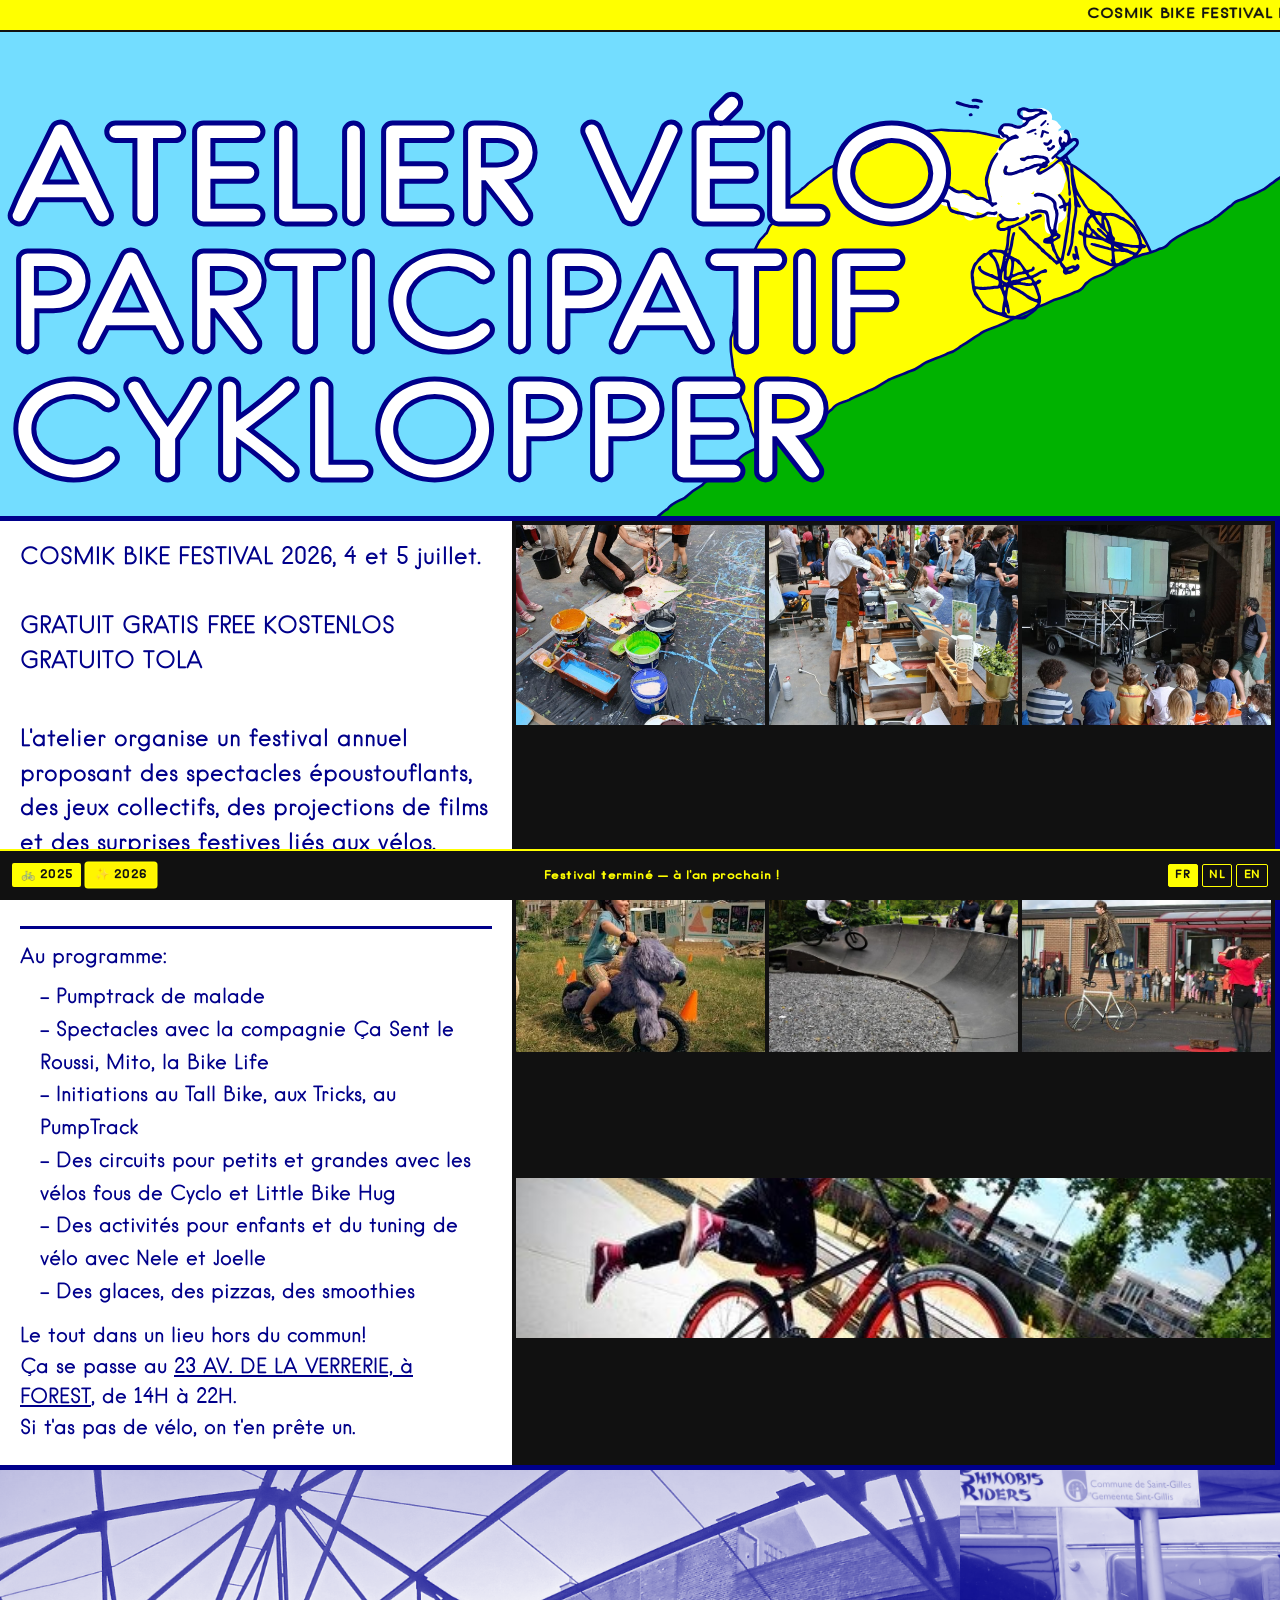
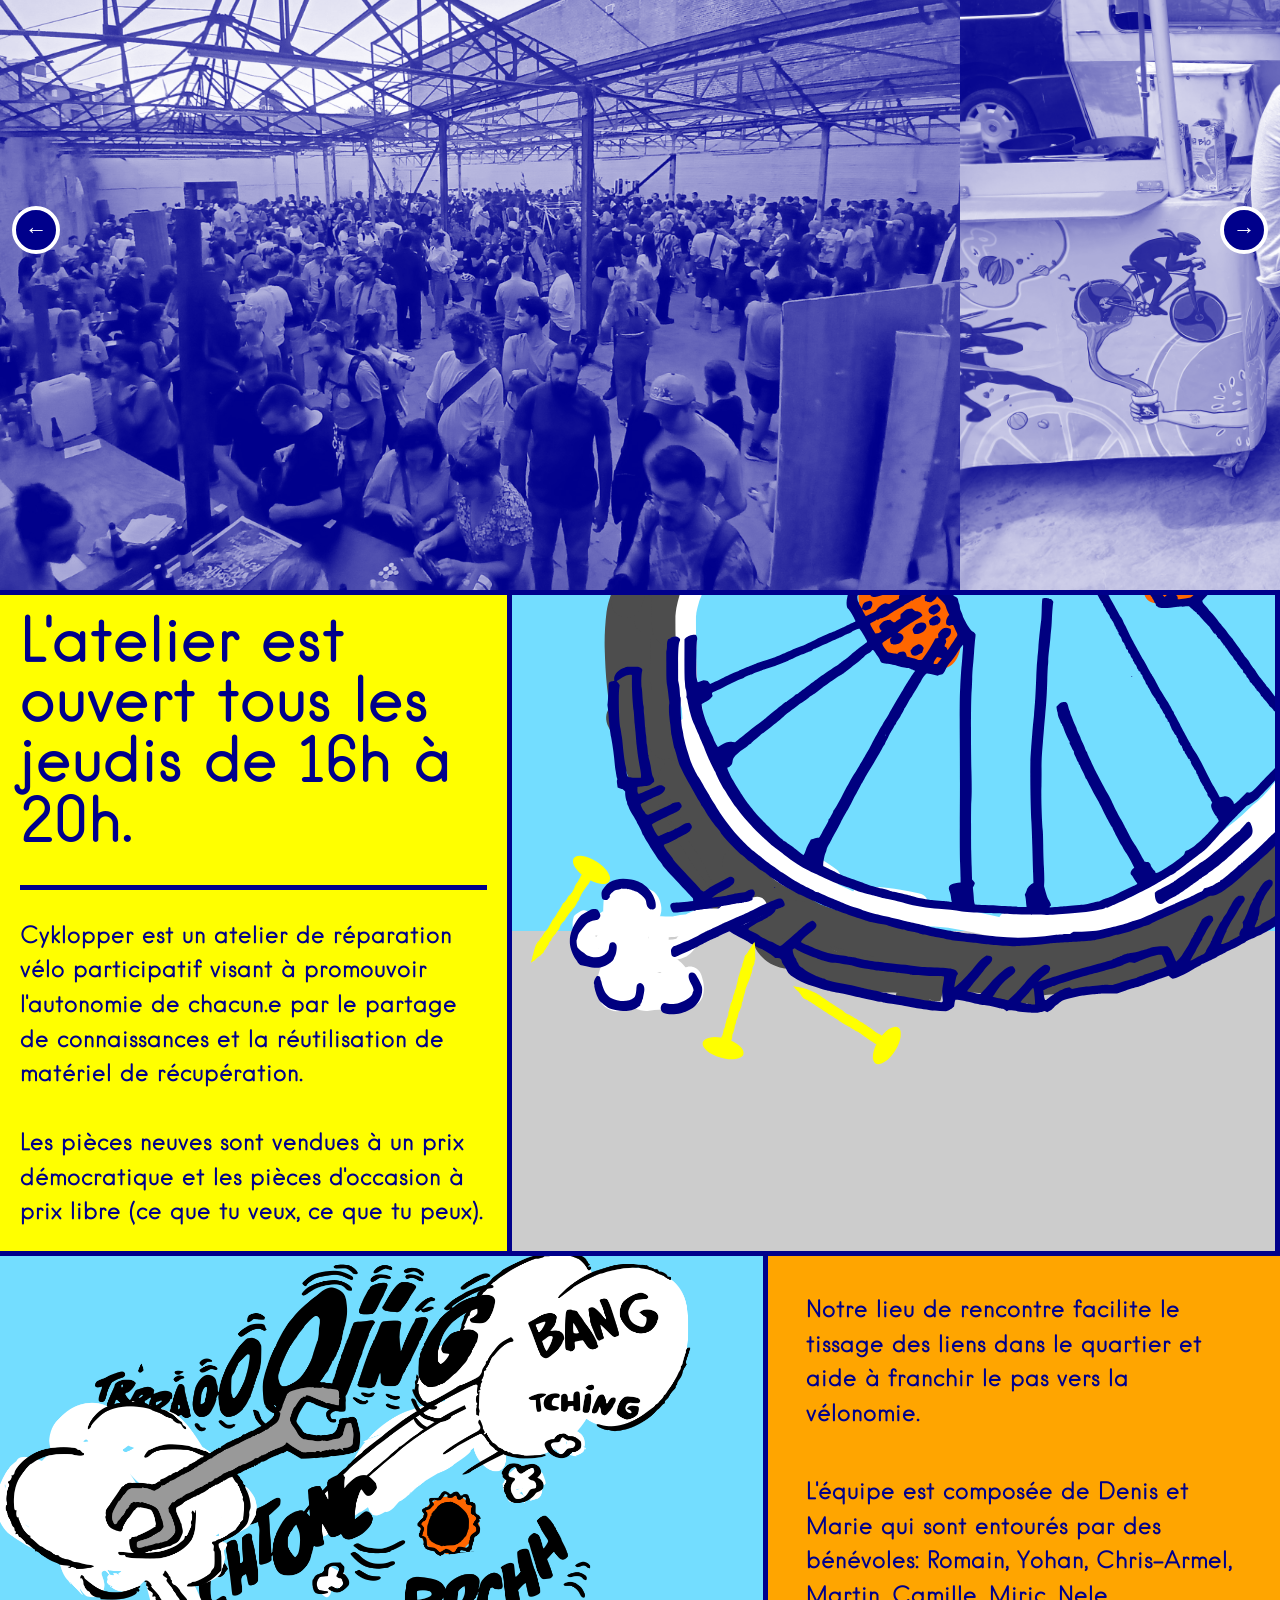
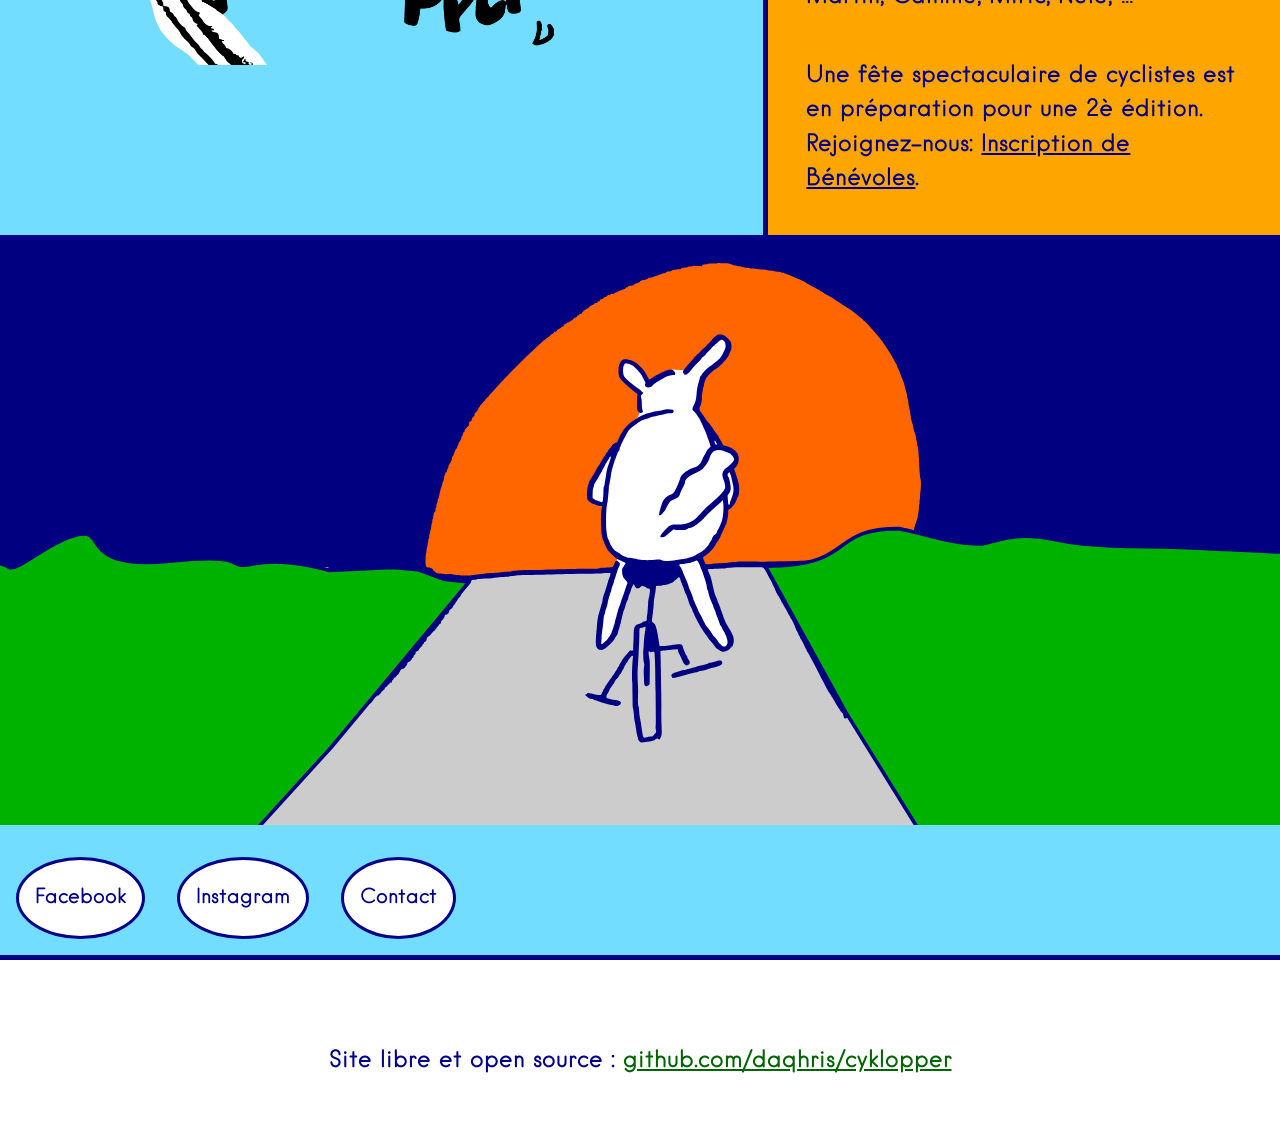
==== index.html @ 10920446 "Photo mosaic, lang bug, content and section update 1. Photo mosaic replacing presentation.svg  The <" ====
<!DOCTYPE html>
<html lang="fr">
<head>
	<meta charset="UTF-8">
	<title>Cyklopper | Atelier vélo participatif Bruxelles</title>
	<meta name="viewport" content="width=device-width, initial-scale=1">
	<meta name="description" content="Cyklopper — atelier participatif de réparation vélo situé à Forest, Bruxelles. Ouvert tous les jeudis de 16h à 20h. 2ème édition du Cosmik Bike Festival: 4 et 5 Juillet 2026.">
	<meta content="Cyklopper, Zonneklopper, Atelier vélo participatif, Cosmik Bike Festival, Forest, Bruxelles" name="keywords">
	<meta content="Cyklopper: un atelier vélo participatif au Sud de Bruxelles" property="og:title">
	<meta content="fr_BE" property="og:locale">
	<meta content="website" property="og:type">
	<meta content="https://cyklopper.be" property="og:url">
	<meta content="Cyklopper est un atelier de réparation vélo participatif visant à promouvoir l'autonomie de chacun.e par le partage de connaissances et la réutilisation de matériel de récupération." property="og:description">
	<meta content="/images-bd/presentation.svg" property="og:image">
	<meta name="theme-color" content="#FFFF00"/>
	<link rel="icon" type="image/x-icon" href="static/images/logo.jpg">
	<link rel="stylesheet" href="static/css/main.css">
	<style>
		/* ── Push body away from fixed bars ── */
		body {
			padding-top: 2rem;      /* ticker height */
			padding-bottom: 3.6rem; /* bottom bar height */
		}

		/* ═══════════════════════════════════════════
		   TOP TICKER
		═══════════════════════════════════════════ */
		.ticker-top {
			position: fixed;
			top: 0;
			left: 0;
			width: 100%;
			z-index: 200;
			background: #FFFF00;
			color: #111;
			font-family: inherit;
			font-size: 0.85rem;
			font-weight: 700;
			letter-spacing: 0.05em;
			border-bottom: 2px solid #111;
			overflow: hidden;
			height: 2rem;
			display: flex;
			align-items: center;
		}
		.ticker-top marquee { width: 100%; }

		/* ═══════════════════════════════════════════
		   BOTTOM BAR
		   Layout: [festival pills] [countdown] [lang]
		   On narrow screens the countdown shrinks to
		   just the number; on very small screens the
		   bar wraps to two lines gracefully.
		═══════════════════════════════════════════ */
		.bottom-bar {
			position: fixed;
			bottom: 0;
			left: 0;
			width: 100%;
			z-index: 200;
			background: #111;
			color: #FFFF00;
			display: flex;
			align-items: center;
			justify-content: space-between;
			padding: 0 0.75rem;
			min-height: 3.2rem;
			border-top: 2px solid #FFFF00;
			gap: 0.4rem;
			box-sizing: border-box;
			/* Safety: never overflow the viewport */
			overflow: hidden;
		}

		/* Festival edition pills */
		.bottom-bar__festivals {
			display: flex;
			gap: 0.3rem;
			flex-shrink: 0;
		}

		/* Shared pill style */
		.bottom-bar a.pill,
		.bottom-bar button.pill {
			display: inline-flex;
			align-items: center;
			gap: 0.25em;
			background: #FFFF00;
			color: #111;
			border: none;
			border-radius: 2px;
			padding: 0.25rem 0.55rem;
			font-size: 0.72rem;
			font-weight: 800;
			letter-spacing: 0.04em;
			text-decoration: none;
			cursor: pointer;
			white-space: nowrap;
			line-height: 1.4;
			transition: background 0.15s, color 0.15s;
			font-family: inherit;
		}
		.bottom-bar a.pill:hover,
		.bottom-bar button.pill:hover {
			background: #fff;
			color: #111;
		}
		.bottom-bar a.pill.upcoming {
			background: #fff500;
			box-shadow: 0 0 0 1.5px #FFFF00;
		}

		/* Countdown — middle, grows to fill available space */
		.bottom-bar__countdown {
			flex: 1 1 0;
			min-width: 0; /* allow shrinking */
			text-align: center;
			font-size: 0.72rem;
			font-weight: 700;
			letter-spacing: 0.04em;
			color: #FFFF00;
			white-space: nowrap;
			overflow: hidden;
			text-overflow: ellipsis;
			line-height: 1.3;
		}
		#countdown-display {
			font-variant-numeric: tabular-nums;
			font-size: 0.9rem;
		}

		/* Language buttons */
		.bottom-bar__lang {
			display: flex;
			gap: 0.25rem;
			flex-shrink: 0;
		}
		.bottom-bar__lang button.pill {
			background: transparent;
			color: #FFFF00;
			border: 1.5px solid #FFFF00;
			font-size: 0.68rem;
			padding: 0.2rem 0.4rem;
		}
		.bottom-bar__lang button.pill.active,
		.bottom-bar__lang button.pill:hover {
			background: #FFFF00;
			color: #111;
		}

		/* ── On very narrow screens (≤ 420px) hide the countdown label,
		      keep just the timer digits. Also tighten pill padding. ── */
		@media screen and (max-width: 420px) {
			.countdown-label-text { display: none; }
			#countdown-display { font-size: 0.8rem; }
			.bottom-bar a.pill,
			.bottom-bar button.pill {
				padding: 0.2rem 0.4rem;
				font-size: 0.65rem;
			}
		}

		/* ── On truly tiny screens (≤ 340px) wrap to two rows ── */
		@media screen and (max-width: 340px) {
			.bottom-bar {
				flex-wrap: wrap;
				min-height: auto;
				padding: 0.35rem 0.5rem;
				gap: 0.25rem;
			}
			.bottom-bar__countdown {
				order: 3;
				width: 100%;
				text-align: center;
				padding-bottom: 0.2rem;
			}
			body { padding-bottom: 5rem; }
		}

		/* ═══════════════════════════════════════════
		   i18n: hide non-active language strings
		═══════════════════════════════════════════ */
		[data-lang] { display: none; }
		[data-lang].lang-active { display: inline; }
		/* ── Fix i18n for block-level data-lang (div) ── */
		div[data-lang] { display: none; }
		div[data-lang].lang-active { display: block; }

		/* ── Spectacle photo mosaic ── */
		.spectacle-mosaic {
			display: grid;
			grid-template-columns: repeat(3, 1fr);
			grid-template-rows: auto;
			gap: 4px;
			background: #111;
			padding: 4px;
		}
		.spectacle-mosaic img {
			width: 100%;
			height: 200px;
			object-fit: cover;
			display: block;
			transition: filter 0.2s, transform 0.2s;
		}
		/* Make the 7th image span full width for a balanced grid */
		.spectacle-mosaic img:nth-child(7) {
			grid-column: 1 / -1;
			height: 160px;
		}
		.spectacle-mosaic img:hover {
			filter: brightness(1.1);
			transform: scale(1.01);
			z-index: 1;
			position: relative;
		}
		@media screen and (max-width: 992px) {
			.spectacle-mosaic {
				grid-template-columns: repeat(2, 1fr);
			}
			.spectacle-mosaic img:nth-child(7) {
				grid-column: 1 / -1;
			}
		}
		@media screen and (max-width: 600px) {
			.spectacle-mosaic {
				grid-template-columns: repeat(2, 1fr);
			}
			.spectacle-mosaic img { height: 130px; }
			.spectacle-mosaic img:nth-child(7) { height: 100px; }
		}

		/* ── Programme block ── */
		.programme-block {
			font-size: clamp(0.9rem, 1.6vw, 1.3rem);
			line-height: 1.5em;
			margin-top: 1em;
			border-top: 3px solid darkblue;
			padding-top: 0.7em;
		}
		.programme-block ul {
			margin: 0.4em 0 0.6em 1em;
			list-style: none;
			padding: 0;
		}
		.programme-block ul li {
			line-height: 1.6em;
		}
	</style>
</head>
<body>

	<!-- ── TOP: scrolling ticker ── -->
	<div class="ticker-top" role="marquee" aria-label="Annonce festival">
		<marquee behavior="" direction="" scrollamount="8" aria-hidden="true">
			<span data-lang="fr" class="lang-active">COSMIK BIKE FESTIVAL MONDIAL DU VÉLO DE FOREST &nbsp;·&nbsp; 04 et 05 juillet 2026 &nbsp;·&nbsp; 2<sup>è</sup> édition à Zonneklopper &nbsp;·&nbsp; 23 avenue de la Verrerie, Forest, Bruxelles &nbsp;·&nbsp;</span>
			<span data-lang="nl">COSMIK BIKE FESTIVAL WERELDFIETSFEEST VAN FOREST &nbsp;·&nbsp; 4 en 5 juli 2026 &nbsp;·&nbsp; 2<sup>e</sup> editie in Zonneklopper &nbsp;·&nbsp; Glazeniersstraat 23, Vorst, Brussel &nbsp;·&nbsp;</span>
			<span data-lang="en">COSMIK BIKE FESTIVAL WORLD CYCLING FESTIVAL OF FOREST &nbsp;·&nbsp; July 4–5, 2026 &nbsp;·&nbsp; 2<sup>nd</sup> edition at Zonneklopper &nbsp;·&nbsp; 23 avenue de la Verrerie, Forest, Brussels &nbsp;·&nbsp;</span>
		</marquee>
	</div>

	<main>
		<section id="part-top">
			<h1>
				<span data-lang="fr" class="lang-active">Atelier vélo participatif Cyklopper</span>
				<span data-lang="nl">Participatieve fietswerkplaats Cyklopper</span>
				<span data-lang="en">Cyklopper Participatory Bike Workshop</span>
			</h1>
		</section>

		<section id="part1">
			<div class="content">
				<p>
					<span data-lang="fr" class="lang-active">COSMIK BIKE FESTIVAL 2026, 4 et 5 juillet. <br><br>
						GRATUIT GRATIS FREE KOSTENLOS GRATUITO TOLA</span>
					<span data-lang="nl">COSMIK BIKE FESTIVAL 2026, 4 en 5 juli. <br><br>
						GRATUIT GRATIS FREE KOSTENLOS GRATUITO TOLA</span>
					<span data-lang="en">COSMIK BIKE FESTIVAL 2026, 4 and 5 July. <br><br>
						GRATUIT GRATIS FREE KOSTENLOS GRATUITO TOLA</span>
				</p><br>
				<p>
					<span data-lang="fr" class="lang-active">L'atelier organise un festival annuel proposant des spectacles époustouflants, des jeux collectifs, des projections de films et des surprises festives liés aux vélos.</span>
					<span data-lang="nl">De werkplaats organiseert een jaarlijks festival met adembenemende voorstellingen, collectieve spelen, filmvertoningen en feestelijke verrassingen rond fietsen.</span>
					<span data-lang="en">The workshop organises an annual festival featuring breathtaking performances, collective games, film screenings and festive surprises around bicycles.</span>
				</p>
				<br>
				<!-- Au programme — moved here from below the gallery; div instead of span to allow block children (ul) -->
				<div data-lang="fr" class="lang-active programme-block">
					Au programme:
					<ul>
					<li>- Pumptrack de malade</li>
					<li>- Spectacles avec la compagnie Ça Sent le Roussi, Mito, la Bike Life</li>
					<li>- Initiations au Tall Bike, aux Tricks, au PumpTrack</li>
					<li>- Des circuits pour petits et grandes avec les vélos fous de Cyclo et Little Bike Hug</li>
					<li>- Des activités pour enfants et du tuning de vélo avec Nele et Joelle</li>
					<li>- Des glaces, des pizzas, des smoothies</li>
					</ul>
					Le tout dans un lieu hors du commun!<br>
					Ça se passe au <a href="https://maps.app.goo.gl/roxssnGmBLdxTFWe8" target="_blank">23 AV. DE LA VERRERIE, à FOREST</a>, de 14H à 22H.<br>
					Si t'as pas de vélo, on t'en prête un.
				</div>
				<div data-lang="nl" class="programme-block">
					Op het programma:
					<ul>
					<li>- Een waanzinnige pumptrack</li>
					<li>- Voorstellingen met het gezelschap Ça Sent le Roussi, Mito en Bike Life</li>
					<li>- Introductielessen in Tall Bike, tricks en de pumptrack</li>
					<li>- Circuits voor jong en oud met de gekke fietsen van Cyclo en Little Bike Hug</li>
					<li>- Activiteiten voor kinderen en fietstuning met Nele en Joelle</li>
					<li>- IJsjes, pizza's, smoothies</li>
					</ul>
					Dit alles op een bijzondere locatie!<br>
					Het vindt plaats op <a href="https://maps.app.goo.gl/roxssnGmBLdxTFWe8" target="_blank">GLASBLAZERIJLAAN 23, in VORST</a>, van 14.00 tot 22.00 uur.<br>
					Als je geen fiets hebt, lenen we je er een.
				</div>
				<div data-lang="en" class="programme-block">
					On the programme:
					<ul>
					<li>- An amazing pump track</li>
					<li>- Performances by the Ça Sent le Roussi, Mito and Bike Life troupes</li>
					<li>- Introductory sessions on tall bikes, tricks and the pump track</li>
					<li>- Circuits for young and old with the crazy bikes from Cyclo and Little Bike Hug</li>
					<li>- Activities for children and bike tuning with Nele and Joelle</li>
					<li>- Ice creams, pizzas, smoothies</li>
					</ul>
					All this at a special venue!<br>
					It's taking place at <a href="https://maps.app.goo.gl/roxssnGmBLdxTFWe8" target="_blank">23 Avenue de la Verrerie, in Forest</a>, from 2.00 pm to 10.00 pm.<br>
					If you don't have a bike, we'll lend you one.
				</div>
			</div>
			<div class="image spectacle-mosaic">
				<img src="images/5891058533283860031.jpg" alt="Spectacle vélo 1" />
				<img src="images/5891058533283860032.jpg" alt="Spectacle vélo 2" />
				<img src="images/5891058533283860033.jpg" alt="Spectacle vélo 3" />
				<img src="images/5891058533283860035.jpg" alt="Spectacle vélo 4" />
				<img src="images/51058533283860039.jpg" alt="Spectacle vélo 5" />
				<img src="images/5291058533283860040.jpg" alt="Spectacle vélo 6" />
				<img src="images/1%201058533283860037.jpg" alt="Spectacle vélo 7" />
			</div>
		</section>

		<section id="galery">
			<div class="gallery-wrapper">
				<button class="gallery-btn gallery-btn--left" aria-label="Défiler à gauche" onclick="scrollGallery(-1)">&#8592;</button>
				<div class="slide" id="gallery-slide">
					<img src="cosmik-2025/photos/20250530_212429.jpg" alt="">
					<img src="cosmik-2025/photos/20250531_142231.jpg" alt="">
					<img src="cosmik-2025/photos/20250531_145113.jpg" alt="">
					<img src="cosmik-2025/photos/20250531_151805.jpg" alt="">
					<img src="cosmik-2025/photos/20250531_155640.jpg" alt="">
					<img src="cosmik-2025/photos/20250531_174802.jpg" alt="">
					<img src="cosmik-2025/photos/20250531_180642.jpg" alt="">
					<img src="cosmik-2025/photos/20250601_160313.jpg" alt="">
					<img src="cosmik-2025/photos/20250601_160607.jpg" alt="">
					<img src="cosmik-2025/photos/20250601_164053.jpg" alt="">
					<img src="cosmik-2025/photos/20250601_164923.jpg" alt="">
					<img src="cosmik-2025/photos/20250601_170500.jpg" alt="">
					<img src="cosmik-2025/photos/20250601_171122.jpg" alt="">
					<img src="cosmik-2025/photos/20250601_171421.jpg" alt="">
					<img src="cosmik-2025/photos/20250601_175249.jpg" alt="">
					<img src="cosmik-2025/photos/20250601_175407.jpg" alt="">
					<img src="cosmik-2025/photos/PXL_20250601_150651703.jpg" alt="">
				</div>
				<button class="gallery-btn gallery-btn--right" aria-label="Défiler à droite" onclick="scrollGallery(1)">&#8594;</button>
			</div>
		</section>

		<section id="part2">
			<div class="content">
				<h2>
					<span data-lang="fr" class="lang-active">L'atelier est ouvert tous les jeudis de 16h à 20h.</span>
					<span data-lang="nl">De werkplaats is elke donderdag open van 16u tot 20u.</span>
					<span data-lang="en">The workshop is open every Thursday from 4 to 8 pm.</span>
				</h2>
				<p>
					<span data-lang="fr" class="lang-active">Cyklopper est un atelier de réparation vélo participatif visant à promouvoir l'autonomie de chacun.e par le partage de connaissances et la réutilisation de matériel de récupération. <br><br>
						Les pièces neuves sont vendues à un prix démocratique et les pièces d'occasion à prix libre (ce que tu veux, ce que tu peux).</span>
					<span data-lang="nl">Cyklopper is een participatieve fietsherstelwerkplaats die de autonomie van iedereen bevordert door kennisdeling en hergebruik van recuperatiemateriaal. <br><br>
						Nieuwe onderdelen worden verkocht aan een democratische prijs en tweedehands onderdelen aan een vrije prijs (wat je wil, wat je kan).</span>
					<span data-lang="en">Cyklopper is a participatory bike repair workshop promoting self-reliance through knowledge sharing and the reuse of recovered materials. <br><br>
						New parts are sold at accessible prices and second-hand parts at a free price (whatever you want, whatever you can).</span>
				</p>
			</div>
			<div class="image">
				<img src="images-bd/pneu.svg" alt="Illustration pneu vélo" />
			</div>
		</section>

		<section id="part3">
			<div class="image"><img src="images-bd/reparation.png" alt="Illustration réparation vélo" /></div>
			<div class="content">
				<p>
					<span data-lang="fr" class="lang-active">Notre lieu de rencontre facilite le tissage des liens dans le quartier et aide à franchir le pas vers la vélonomie.</span>
					<span data-lang="nl">Onze ontmoetingsplaats vergemakkelijkt het leggen van buurtbanden en helpt de stap te zetten naar fietsautonomie.</span>
					<span data-lang="en">Our meeting place fosters neighbourhood connections and helps people take the step towards cycling autonomy.</span>
				</p><br>
				<p>
					<span data-lang="fr" class="lang-active">L'équipe est composée de Denis et Marie qui sont entourés par des bénévoles: Romain, Yohan, Chris-Armel, Martin, Camille, Miric, Nele, …</span>
					<span data-lang="nl">Het team bestaat uit Denis en Marie, omringd door vrijwilligers: Romain, Yohan, Chris-Armel, Martin, Camille, Miric, Nele, …</span>
					<span data-lang="en">The team is made up of Denis and Marie, surrounded by volunteers: Romain, Yohan, Chris-Armel, Martin, Camille, Miric, Nele, …</span>
				</p><br>
				<p>
					<span data-lang="fr" class="lang-active">Une fête spectaculaire de cyclistes est en préparation pour une 2è édition. Rejoignez-nous: <a href="https://lite.framacalc.org/3nnifnwayr-aliy" target="_blank">Inscription de Bénévoles</a>.</span>
					<span data-lang="nl">Een spectaculair fietsfeest is in voorbereiding voor een 2e editie. Doe mee: <a href="https://lite.framacalc.org/3nnifnwayr-aliy" target="_blank">Vrijwilligersregistratie</a>.</span>
					<span data-lang="en">A spectacular cycling celebration is being prepared for a 2nd edition. Join us: <a href="https://lite.framacalc.org/3nnifnwayr-aliy" target="_blank">Volunteer registration</a>.</span>
				</p>
			</div>
		</section>

		<section id="part-end">
			<a href="https://www.facebook.com/atelierCyklopper/" class="bulle" target="_blank" rel="noopener">Facebook</a>
			<a href="https://www.instagram.com/cyklopper/?__d=1%2F" class="bulle" target="_blank" rel="noopener">Instagram</a>
			<a href="mailto:ateliercyklopper@protonmail.com" class="bulle">Contact</a>
		</section>

		<!-- Open source note -->
		<p class="opensource-note" id="opensource-note">
			<span data-lang="fr" class="lang-active">Site libre et open source : <a href="https://github.com/daqhris/cyklopper" target="_blank" rel="noopener">github.com/daqhris/cyklopper</a></span>
			<span data-lang="nl">Vrije open-source website: <a href="https://github.com/daqhris/cyklopper" target="_blank" rel="noopener">github.com/daqhris/cyklopper</a></span>
			<span data-lang="en">Free open-source site: <a href="https://github.com/daqhris/cyklopper" target="_blank" rel="noopener">github.com/daqhris/cyklopper</a></span>
		</p>
	</main>

	<!-- ── BOTTOM BAR ── -->
	<div class="bottom-bar" role="navigation" aria-label="Actions rapides">

		<!-- Left: edition links -->
		<div class="bottom-bar__festivals">
			<a href="cosmik-2025/" class="pill" aria-label="Cosmik 2025 — édition passée">🚲 2025</a>
			<a href="cosmik-2026/" class="pill upcoming" aria-label="Cosmik 2026 — prochaine édition">✨ 2026</a>
		</div>

		<!-- Middle: countdown -->
		<div class="bottom-bar__countdown" aria-live="polite" aria-atomic="true">
			<span class="countdown-label-text" id="countdown-label" aria-hidden="true">
				<span data-lang="fr" class="lang-active">Festival dans </span>
				<span data-lang="nl">Festival over </span>
				<span data-lang="en">Festival in </span>
			</span><span id="countdown-display">…</span>
		</div>

		<!-- Right: language switcher -->
		<div class="bottom-bar__lang" role="group" aria-label="Choisir la langue">
			<button class="pill active" id="lang-fr" onclick="setLang('fr')" aria-pressed="true" aria-label="Français">FR</button>
			<button class="pill" id="lang-nl" onclick="setLang('nl')" aria-pressed="false" aria-label="Nederlands">NL</button>
			<button class="pill" id="lang-en" onclick="setLang('en')" aria-pressed="false" aria-label="English">EN</button>
		</div>
	</div>

	<script>
		/* ── Gallery scroll ── */
		function scrollGallery(direction) {
			const slide = document.getElementById('gallery-slide');
			const scrollAmount = slide.clientWidth * 0.75;
			slide.scrollBy({ left: direction * scrollAmount, behavior: 'smooth' });
		}

		/* ── Language switch ── */
		function setLang(lang) {
			// Update html[lang] attribute for screen-readers and SEO
			document.documentElement.lang = lang;

			document.querySelectorAll('[data-lang]').forEach(el => {
				el.classList.toggle('lang-active', el.dataset.lang === lang);
			});
			['fr', 'nl', 'en'].forEach(l => {
				const btn = document.getElementById('lang-' + l);
				if (btn) {
					btn.classList.toggle('active', l === lang);
					btn.setAttribute('aria-pressed', l === lang);
				}
			});
			localStorage.setItem('cyklopper-lang', lang);
		}

		// Restore persisted language preference
		const savedLang = localStorage.getItem('cyklopper-lang');
		if (savedLang && ['fr', 'nl', 'en'].includes(savedLang)) setLang(savedLang);

		/* ── Countdown to Cosmik 2026 ──
		   Festival start: 4 July 2026 14:00 CEST = 12:00 UTC
		   Festival end:   5 July 2026 24:00 CEST = 22:00 UTC  */
		const FESTIVAL_START = new Date('2026-07-04T12:00:00Z');
		const FESTIVAL_END   = new Date('2026-07-05T22:00:00Z');

		const pad = n => String(n).padStart(2, '0');

		// Returns true when the viewport is considered narrow (≤ 420px)
		function isNarrow() { return window.innerWidth <= 420; }

		function updateCountdown() {
			const now  = new Date();
			const display = document.getElementById('countdown-display');
			const label   = document.getElementById('countdown-label');
			const lang    = localStorage.getItem('cyklopper-lang') || 'fr';

			// After festival
			if (now >= FESTIVAL_END) {
				display.textContent = '';
				const msgs = {
					fr: 'Festival terminé — à l\'an prochain !',
					nl: 'Festival voorbij — tot volgend jaar!',
					en: 'Festival over — see you next year!'
				};
				if (label) label.textContent = msgs[lang] || msgs.fr;
				return;
			}

			// During festival
			if (now >= FESTIVAL_START) {
				display.textContent = '';
				const msgs = {
					fr: '🎉 C\'EST MAINTENANT !',
					nl: '🎉 NU BEZIG!',
					en: '🎉 HAPPENING NOW!'
				};
				if (label) label.textContent = msgs[lang] || msgs.fr;
				return;
			}

			// Countdown
			const diff = FESTIVAL_START - now;
			const d = Math.floor(diff / 86400000);
			const h = Math.floor((diff % 86400000) / 3600000);
			const m = Math.floor((diff % 3600000) / 60000);
			const s = Math.floor((diff % 60000) / 1000);

			// Unit labels per language
			const unitLabels = {
				fr: { d: 'j', h: 'h', m: 'm', s: 's' },
				nl: { d: 'd', h: 'u', m: 'm', s: 's' },
				en: { d: 'd', h: 'h', m: 'm', s: 's' },
			};
			const L = unitLabels[lang] || unitLabels.fr;

			// On narrow screens, show only days+hours to save space
			if (isNarrow()) {
				display.textContent = `⏱️ ${d}${L.d} ${pad(h)}${L.h}`;
			} else {
				display.textContent = `⏱️ ${d}${L.d} ${pad(h)}${L.h} ${pad(m)}${L.m} ${pad(s)}${L.s}`;
			}

			// Keep the aria-label on the countdown region meaningful for screen-readers
			const countdown = document.querySelector('.bottom-bar__countdown');
			if (countdown) {
				const full = `${d}${L.d} ${pad(h)}${L.h} ${pad(m)}${L.m} ${pad(s)}${L.s}`;
				countdown.setAttribute('aria-label', `Festival dans ${full}`);
			}
		}

		updateCountdown();
		setInterval(updateCountdown, 1000);
	</script>
</body>
</html>
---- static/css/main.css ----
@import 'reset.css';

@font-face {
	font-family: 'hanken';
	src: url('../fonts/hanken/Hanken-Book.ttf');
	font-weight: normal;
	font-style: normal;
}

@font-face {
	font-family: 'hanken';
	src: url('../fonts/hanken/Hanken-light.ttf');
	font-weight: lighter;
	font-style: normal;
}

@font-face {
	font-family: 'hanken';
	src: url('../fonts/hanken/Hanken-Bold.ttf');
	font-weight: bold;
	font-style: normal;
}


:root {
	--nav-height: 40px;
	--cl-default: darkblue;
	--bg-default: #73ddff;
}


* { box-sizing: border-box; }

html {
	scroll-behavior: smooth;
}

body {
	font-size: 20px;
	line-height: 2.2em;
	font-family: 'hanken';
	color: var(--cl-default);
	width: 100%;
}

a {
	color: var(--cl-default);
}
a.logo {
	text-transform: uppercase;
	letter-spacing: .1em;
}

h1 {
	text-transform: uppercase;
	font-size: 10vw;
	line-height: 1em;
	margin-top: .5em;
	font-weight: bold;
	-webkit-text-stroke-color: darkblue;
	-webkit-text-fill-color: white;
	-webkit-text-stroke-width: 5px;
	color: white;
	padding: .5rem;
}

h2 {
	font-size: 3em;
	line-height: 1em;
	font-weight: normal;
	border-bottom: 5px solid darkblue;
	padding-bottom: .5em;
	margin-bottom: .5em;
}

.border-top {
	border-top: 5px solid darkblue;
	padding-top: .5em;
	margin-top: .5em;
}

/* nav is hidden on the homepage via inline style; kept here only for subpages that might use it */
nav {
	top: 0px;
	margin: 0px;
	padding: 0px;
	height: var(--nav-height);
	position: fixed;
	width: 100%;
	background: white;
	margin: -.5em;
	padding: .5em;
	background: linear-gradient(180deg, rgba(255,255,255,1) 0%, rgba(255,255,255,1) 68%, rgba(255,255,255,0) 100%);
}
nav,
nav ul {
	display: flex;
	flex-wrap: wrap;
}

nav ul li {
	margin: 0 2em;
	list-style: none;
}

main section {
	scroll-margin-top: calc(var(--nav-height) * 2);
	scroll-padding-block: 100vh;
	border-bottom: 5px solid var(--cl-default);
}

.content {
	width: 40%;
	padding: 1em;
}
.image {
	width: 60%;
	background: #ccc;
}
.image img {
	width: 100%;
	height: auto;
}

p {
	/* clamp: 1rem min → 1.8vw fluid → 1.5rem max; avoids the near-invisible 1.8vw on 320px screens */
	font-size: clamp(1rem, 1.8vw, 1.5rem);
	line-height: 1.5em;
}
p + p {
	text-indent: 1em;
}

section#part-top {
	padding-top: 1em;
	background: var(--bg-default);
	background-repeat: no-repeat;
	background-image: url('../images/fond.svg');
	background-size: 100%;
}
section#part-end {
	padding-top: 1em;
	background: var(--bg-default);
	height: 80vh;
	background-repeat: no-repeat;
	background-image: url('../images/end.svg');
	background-size: 100%;
}
section#part1,
section#part2,
section#part3 {
	display: flex;
	flex-wrap: wrap;
}
section#part1 .image,
section#part2 .image,
section#part3 .image {
	border-right: 5px solid darkblue;
}
section#part2 .content {
	background: yellow;
	border-right: 5px solid darkblue;
}
section#part3 {
	background: orange;
}
section#part3 .image {
	background: var(--bg-default);
}
section#part3 .content {
	background: orange;
	font-size: 2.4rem;
}

/* ── Gallery ── */
#galery .slide {
	display: flex;
	height: 80vh;
	overflow: scroll;
	background: var(--cl-default);
}

.gallery-wrapper {
	position: relative;
}

.gallery-btn {
	position: absolute;
	top: 50%;
	transform: translateY(-50%);
	z-index: 10;
	width: 3rem;
	height: 3rem;
	border-radius: 50%;
	border: 4px solid white;
	background: var(--cl-default);
	color: white;
	font-size: 1.4rem;
	line-height: 1;
	cursor: pointer;
	display: flex;
	align-items: center;
	justify-content: center;
	transition: background 0.15s, color 0.15s;
	padding: 0;
}

.gallery-btn:hover {
	background: yellow;
	color: var(--cl-default);
	border-color: var(--cl-default);
}

.gallery-btn--left  { left:  0.75rem; }
.gallery-btn--right { right: 0.75rem; }

#galery .slide img {
	height: 100%;
	width: auto;
	mix-blend-mode: screen;
	-webkit-filter: grayscale(100%) contrast(100%);
	filter: grayscale(100%) contrast(100%);
	opacity: 1;
}

#galery .slide img:hover {
	filter: initial;
	mix-blend-mode: initial;
}

/* ── Scrollbar ── */
body {
	--sb-track-color: orange;
	--sb-thumb-color: darkblue;
	--sb-size: 20px;
}

body::-webkit-scrollbar { width: var(--sb-size); }
body::-webkit-scrollbar-track { background: var(--sb-track-color); border-radius: 20px; }
body::-webkit-scrollbar-thumb { background: var(--sb-thumb-color); border-radius: 20px; }

@supports not selector(::-webkit-scrollbar) {
	body { scrollbar-color: var(--sb-thumb-color) var(--sb-track-color); }
}

/* ── Bulle (social links in part-end) ── */
.bulle {
	background: white;
	border: 3px solid darkblue;
	border-radius: 50%;
	padding: 1rem;
	margin: 1rem;
	cursor: pointer;
	text-decoration: none;
	display: inline-flex;
	align-items: center;
	justify-content: center;
}
.bulle:hover {
	background: darkblue;
	color: white;
}

#part-end {
	display: flex;
	align-items: flex-end;
	margin-bottom: 80px;
}

/* ── Open-source note ── */
.opensource-note {
	text-align: center;
	color: darkblue;
	padding: 0.3rem 1rem;
	line-height: 2rem;
	margin: 0;
	display: flex;
	justify-content: center;
	align-items: center;
	min-height: 2rem;
	background: transparent;
}
.opensource-note a { color: darkgreen; }

/* ── i18n ── */
[data-lang] { display: none; }
[data-lang].lang-active { display: inline; }

/* ── Popup (kept for any subpage/legacy use; not used on homepage) ── */
.close {
	cursor: pointer;
}
.close:hover {
	color: white;
}
.popup {
	position: fixed;
	width: 33vw;
	background: lightgreen;
	border-right: 5px solid var(--cl-default);
	padding: 2rem;
	z-index: 3;
	overflow-x: hidden;
	overflow-y: scroll;
	height: 100vh;
}
.closed { display: none; }

.popup h1 {
	padding: 0;
	font-size: 4rem;
	-webkit-text-stroke-color: darkblue;
	-webkit-text-fill-color: white;
	-webkit-text-stroke-width: 2px;
}
.popup h2 {
	font-size: 2rem;
	border-bottom: none;
	background: lightgreen;
	padding: .2rem;
}
.popup h3 {
	font-size: 2rem;
	border-bottom: none;
	font-weight: normal;
}
.popup h4 {
	margin-top: 2rem;
	text-decoration: underline;
	font-weight: normal;
}
.popup,
.popup h3 {
	font-size: 2.5vh;
	line-height: 1.3em;
}
.popup ul { list-style: inside; }
.popup ul p {
	font-size: inherit;
	display: inline;
}

.bandeau {
	width: calc(33vw - 4rem);
	text-align: right;
	font-size: 2rem;
	position: fixed;
}

/* ────────────────────────────────────────────────────
   RESPONSIVE — tablet & mobile
──────────────────────────────────────────────────── */
@media screen and (max-width: 992px) {
	nav ul li { margin: 0 1em; }

	section .image,
	section .content { width: 100%; }

	section .content {
		padding: 4rem;
		outline: 5px solid darkblue;
	}
	section p { font-size: 2rem; }

	section#part1,
	section#part2 {
		width: 100%;
	}

	#part2 .content { order: 2; }

	section#galery .slide { height: 600px; }
	section#part-end { height: 400px; }

	.popup,
	.popup h3,
	.close {
		font-size: 2vh;
		line-height: 1.2em;
	}
	.popup h1 {
		font-size: 5vh;
		line-height: 1.2em;
		margin-bottom: 2vh;
	}
	.popup { width: 100vw; }
	.bandeau { width: 95vw; }
}

@media screen and (max-width: 600px) {
	h1 {
		font-size: 14vw;
		-webkit-text-stroke-width: 3px;
	}
	h2 { font-size: 1.8rem; }
	section .content { padding: 1.5rem; }
	section p { font-size: 1.1rem; }
	#galery .slide { height: 260px; }
	section#part-end { height: 280px; margin-bottom: 100px; }
	.bulle { padding: .6rem; margin: .5rem; font-size: 0.9rem; }
}
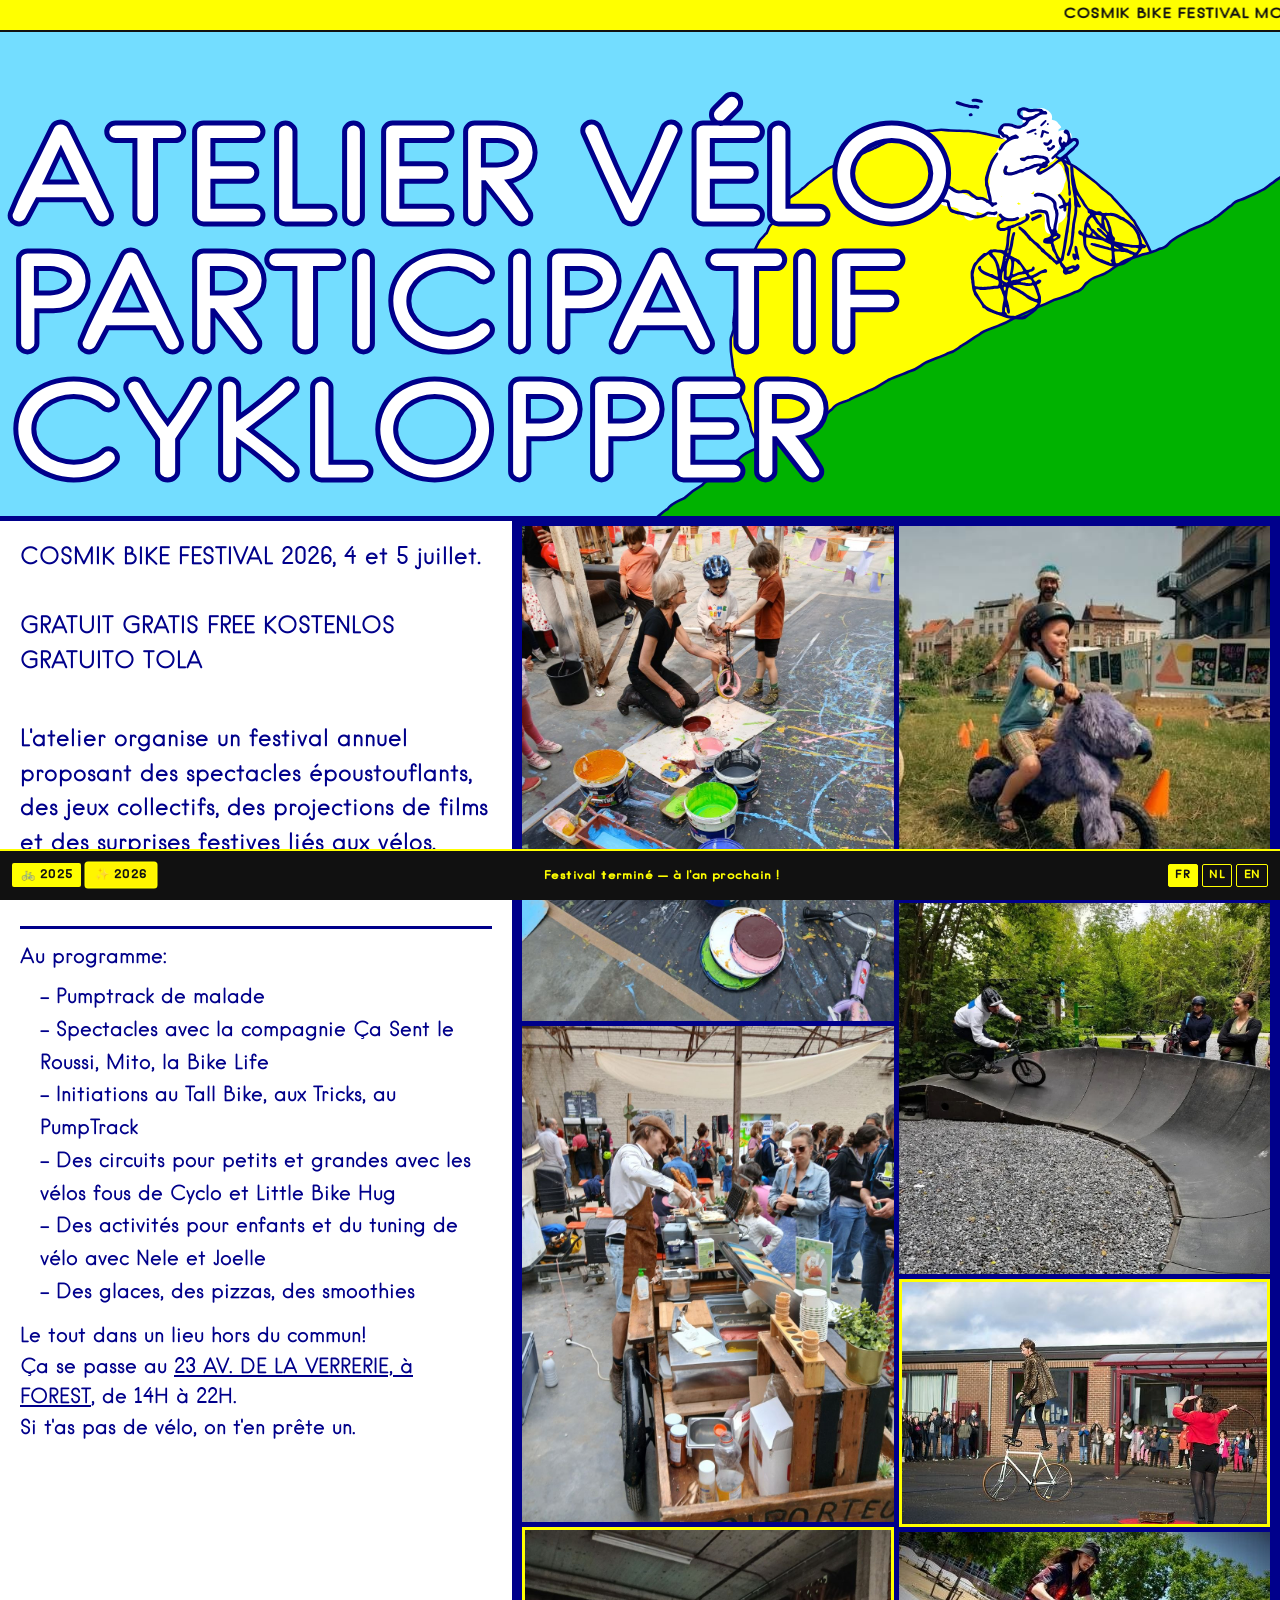
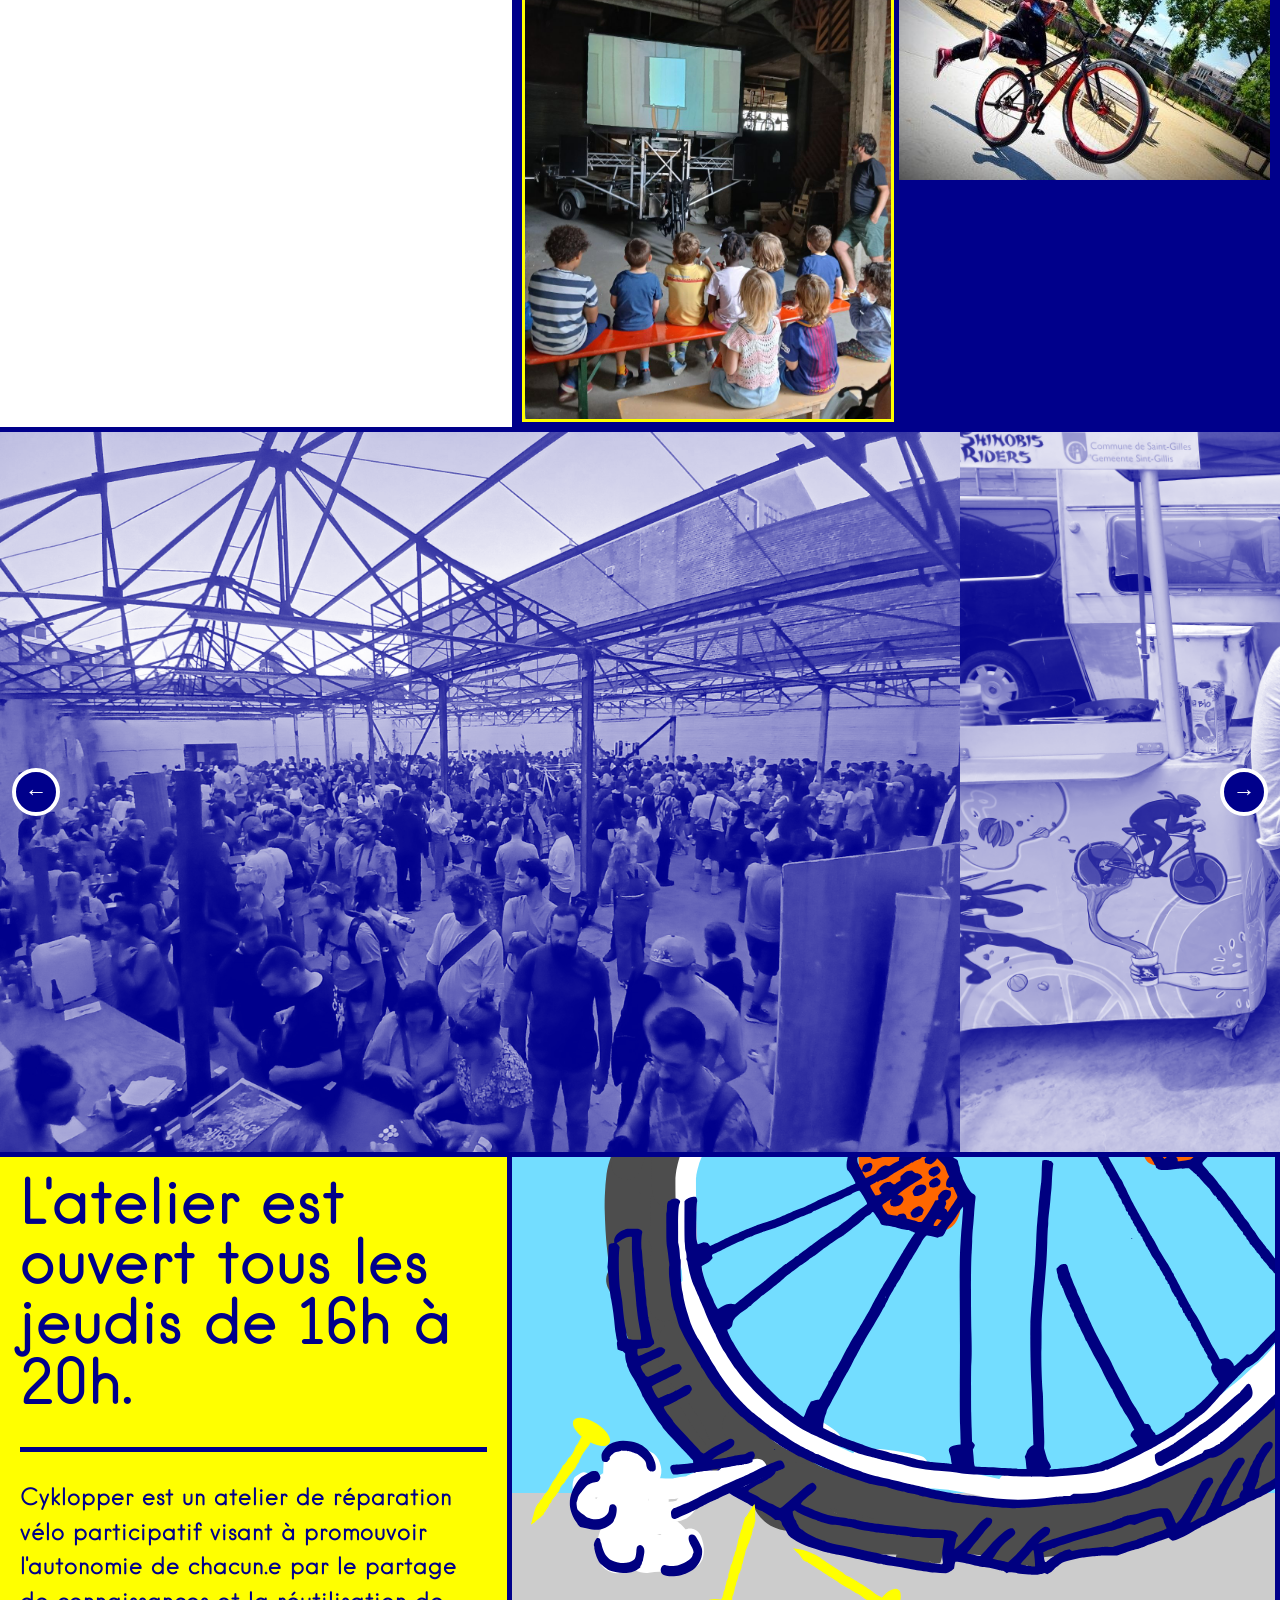
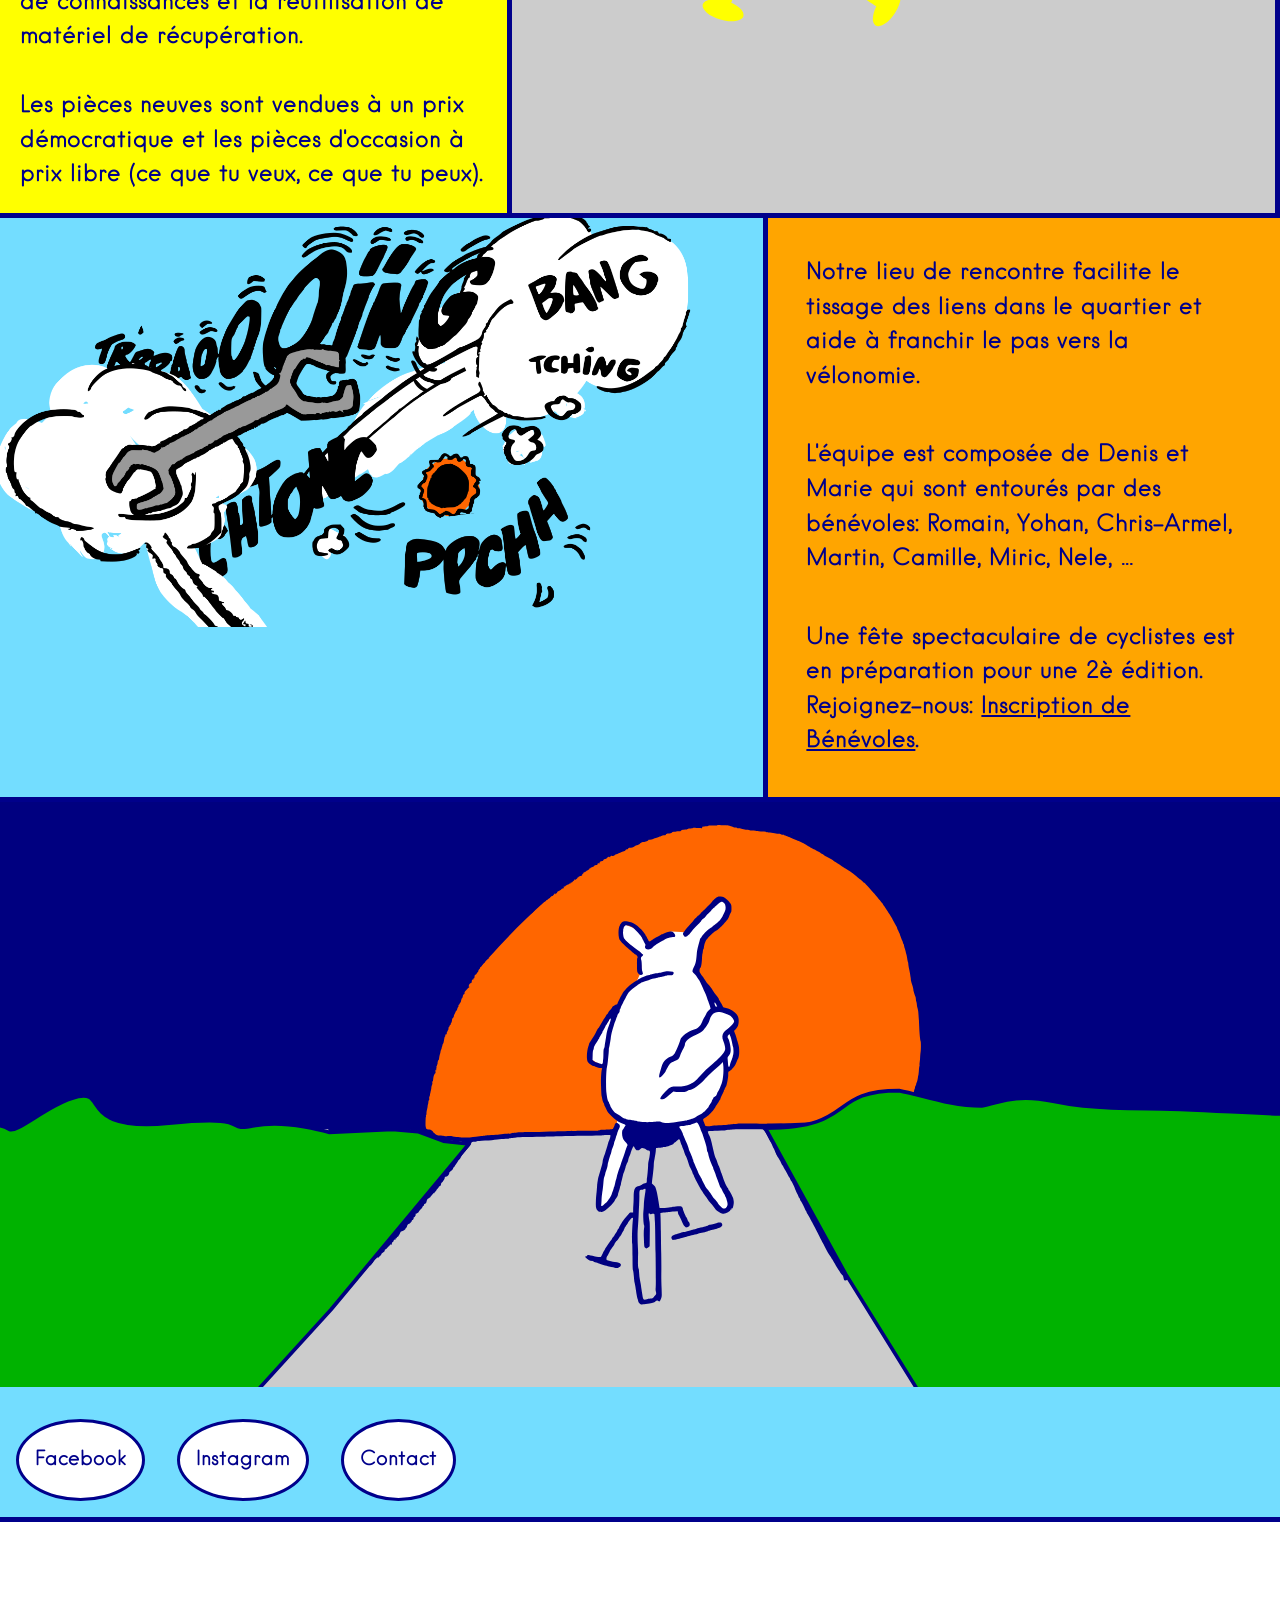
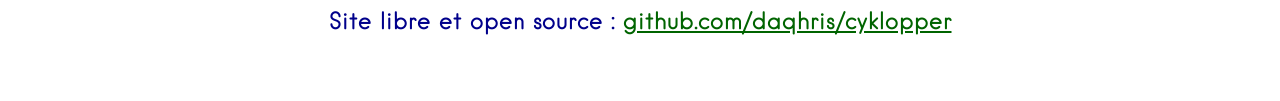
==== commit 69d80341: "photo mosaic css CSS column-count: 2 replaces the grid. The browser itself decides how tall each col" ====
--- a/index.html
+++ b/index.html
@@ -186,47 +186,36 @@
 		div[data-lang] { display: none; }
 		div[data-lang].lang-active { display: block; }
 
-		/* ── Spectacle photo mosaic ── */
-		.spectacle-mosaic {
-			display: grid;
-			grid-template-columns: repeat(3, 1fr);
-			grid-template-rows: auto;
-			gap: 4px;
-			background: #111;
-			padding: 4px;
-		}
-		.spectacle-mosaic img {
+		/* ── Spectacle photo column flow ── */
+		.spectacle-flow {
+			column-count: 2;
+			column-gap: 5px;
+			padding: 5px;
+			background: darkblue;
+			border-left: 5px solid darkblue;
+		}
+		.spectacle-flow img {
 			width: 100%;
-			height: 200px;
-			object-fit: cover;
+			height: auto;
 			display: block;
-			transition: filter 0.2s, transform 0.2s;
-		}
-		/* Make the 7th image span full width for a balanced grid */
-		.spectacle-mosaic img:nth-child(7) {
-			grid-column: 1 / -1;
-			height: 160px;
-		}
-		.spectacle-mosaic img:hover {
-			filter: brightness(1.1);
-			transform: scale(1.01);
-			z-index: 1;
-			position: relative;
-		}
-		@media screen and (max-width: 992px) {
-			.spectacle-mosaic {
-				grid-template-columns: repeat(2, 1fr);
-			}
-			.spectacle-mosaic img:nth-child(7) {
-				grid-column: 1 / -1;
-			}
+			margin-bottom: 5px;
+			break-inside: avoid;
+			transition: opacity 0.2s;
+		}
+		.spectacle-flow img:hover {
+			opacity: 0.88;
+		}
+		/* Accent: every third image gets a thin yellow left border as a colour-pop rhythm */
+		.spectacle-flow img:nth-child(3n) {
+			outline: 3px solid #FFFF00;
+			outline-offset: -3px;
 		}
 		@media screen and (max-width: 600px) {
-			.spectacle-mosaic {
-				grid-template-columns: repeat(2, 1fr);
-			}
-			.spectacle-mosaic img { height: 130px; }
-			.spectacle-mosaic img:nth-child(7) { height: 100px; }
+			.spectacle-flow {
+				column-count: 1;
+				border-left: none;
+				border-top: 5px solid darkblue;
+			}
 		}
 
 		/* ── Programme block ── */
@@ -327,7 +316,7 @@
 					If you don't have a bike, we'll lend you one.
 				</div>
 			</div>
-			<div class="image spectacle-mosaic">
+			<div class="image spectacle-flow">
 				<img src="images/5891058533283860031.jpg" alt="Spectacle vélo 1" />
 				<img src="images/5891058533283860032.jpg" alt="Spectacle vélo 2" />
 				<img src="images/5891058533283860033.jpg" alt="Spectacle vélo 3" />
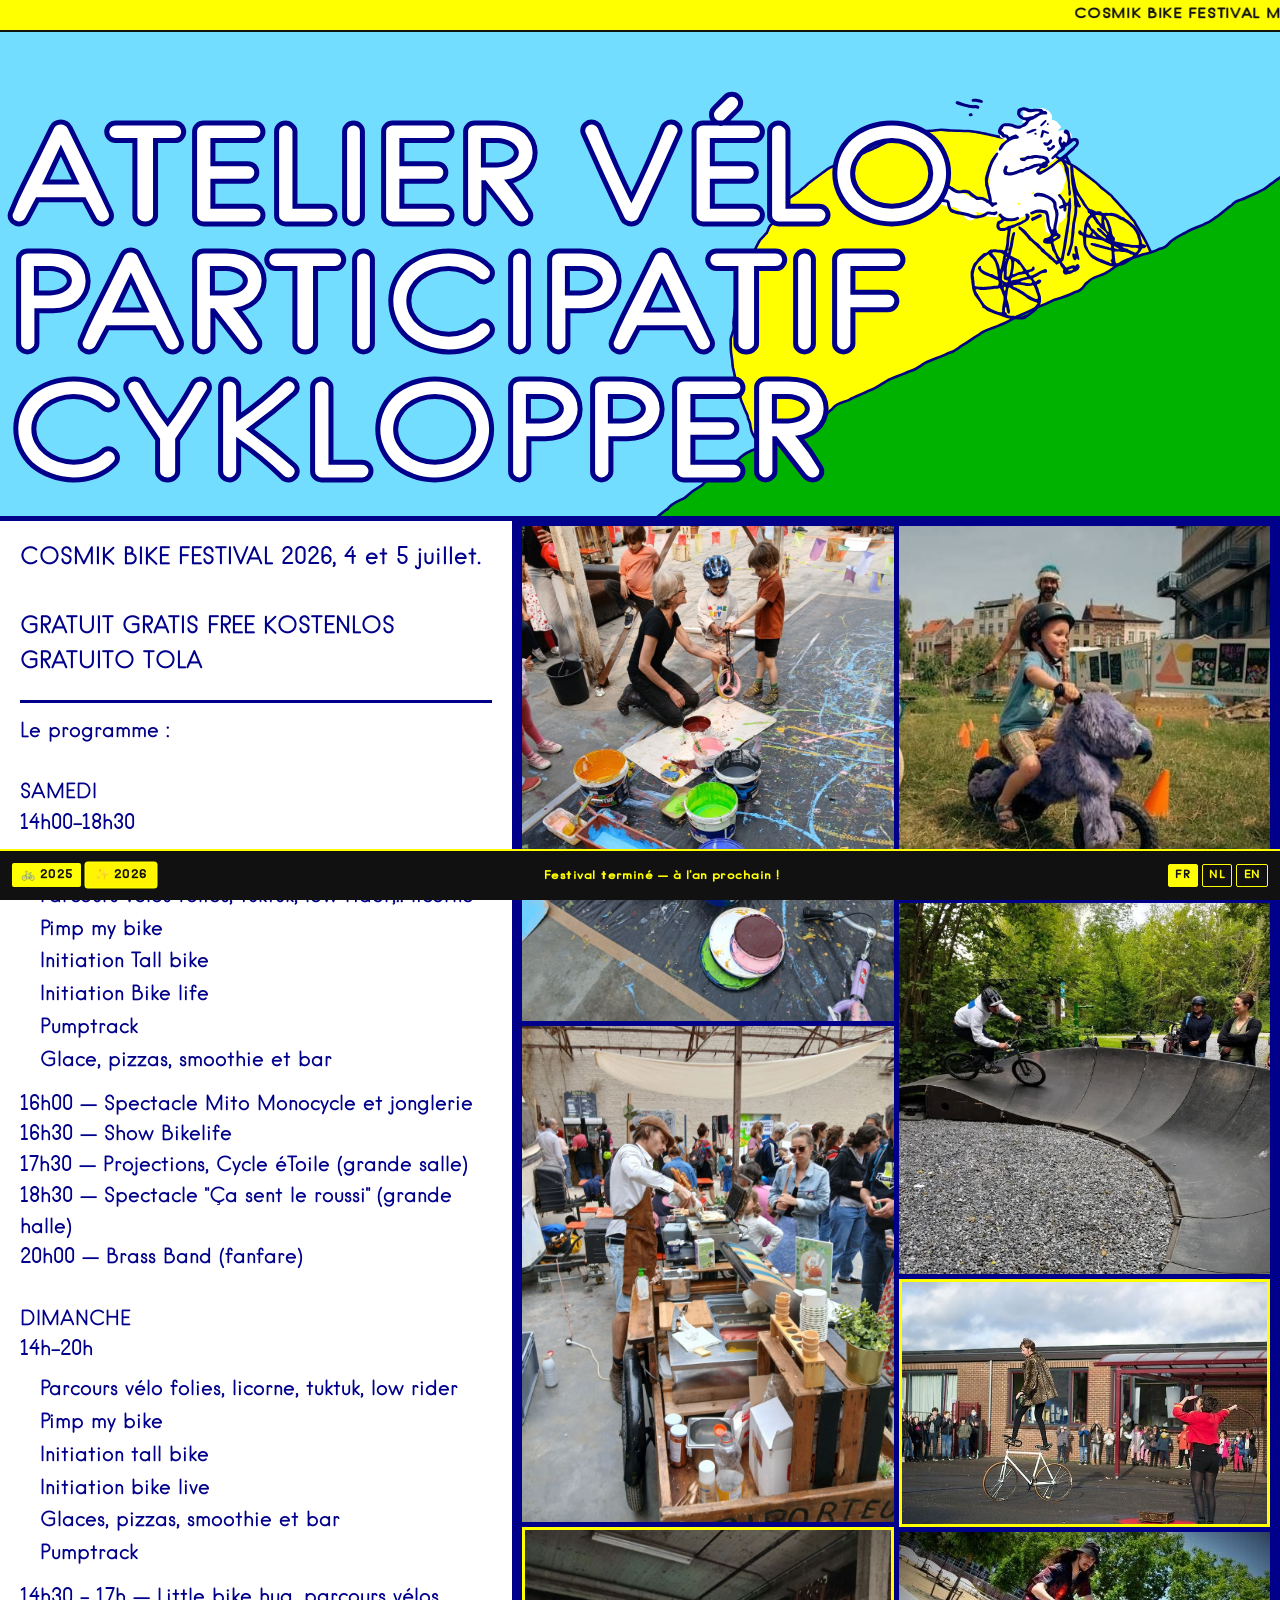
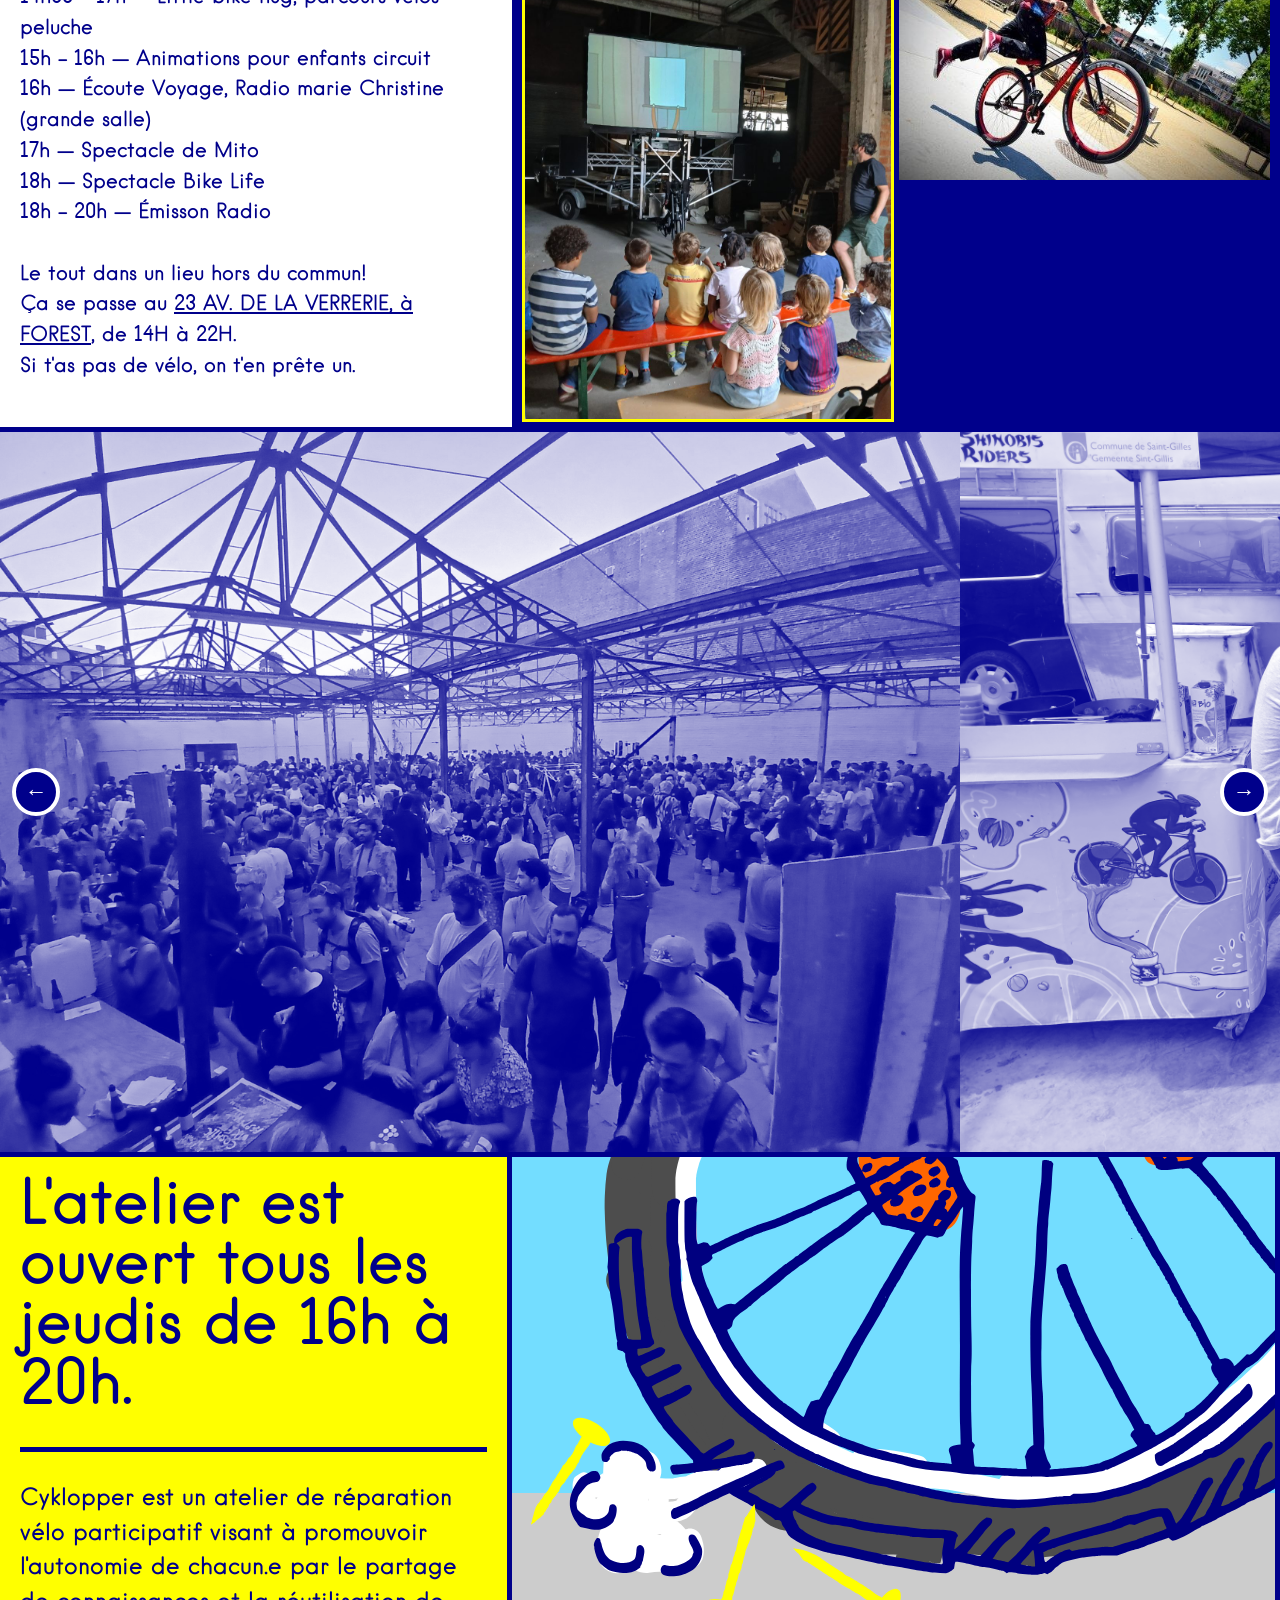
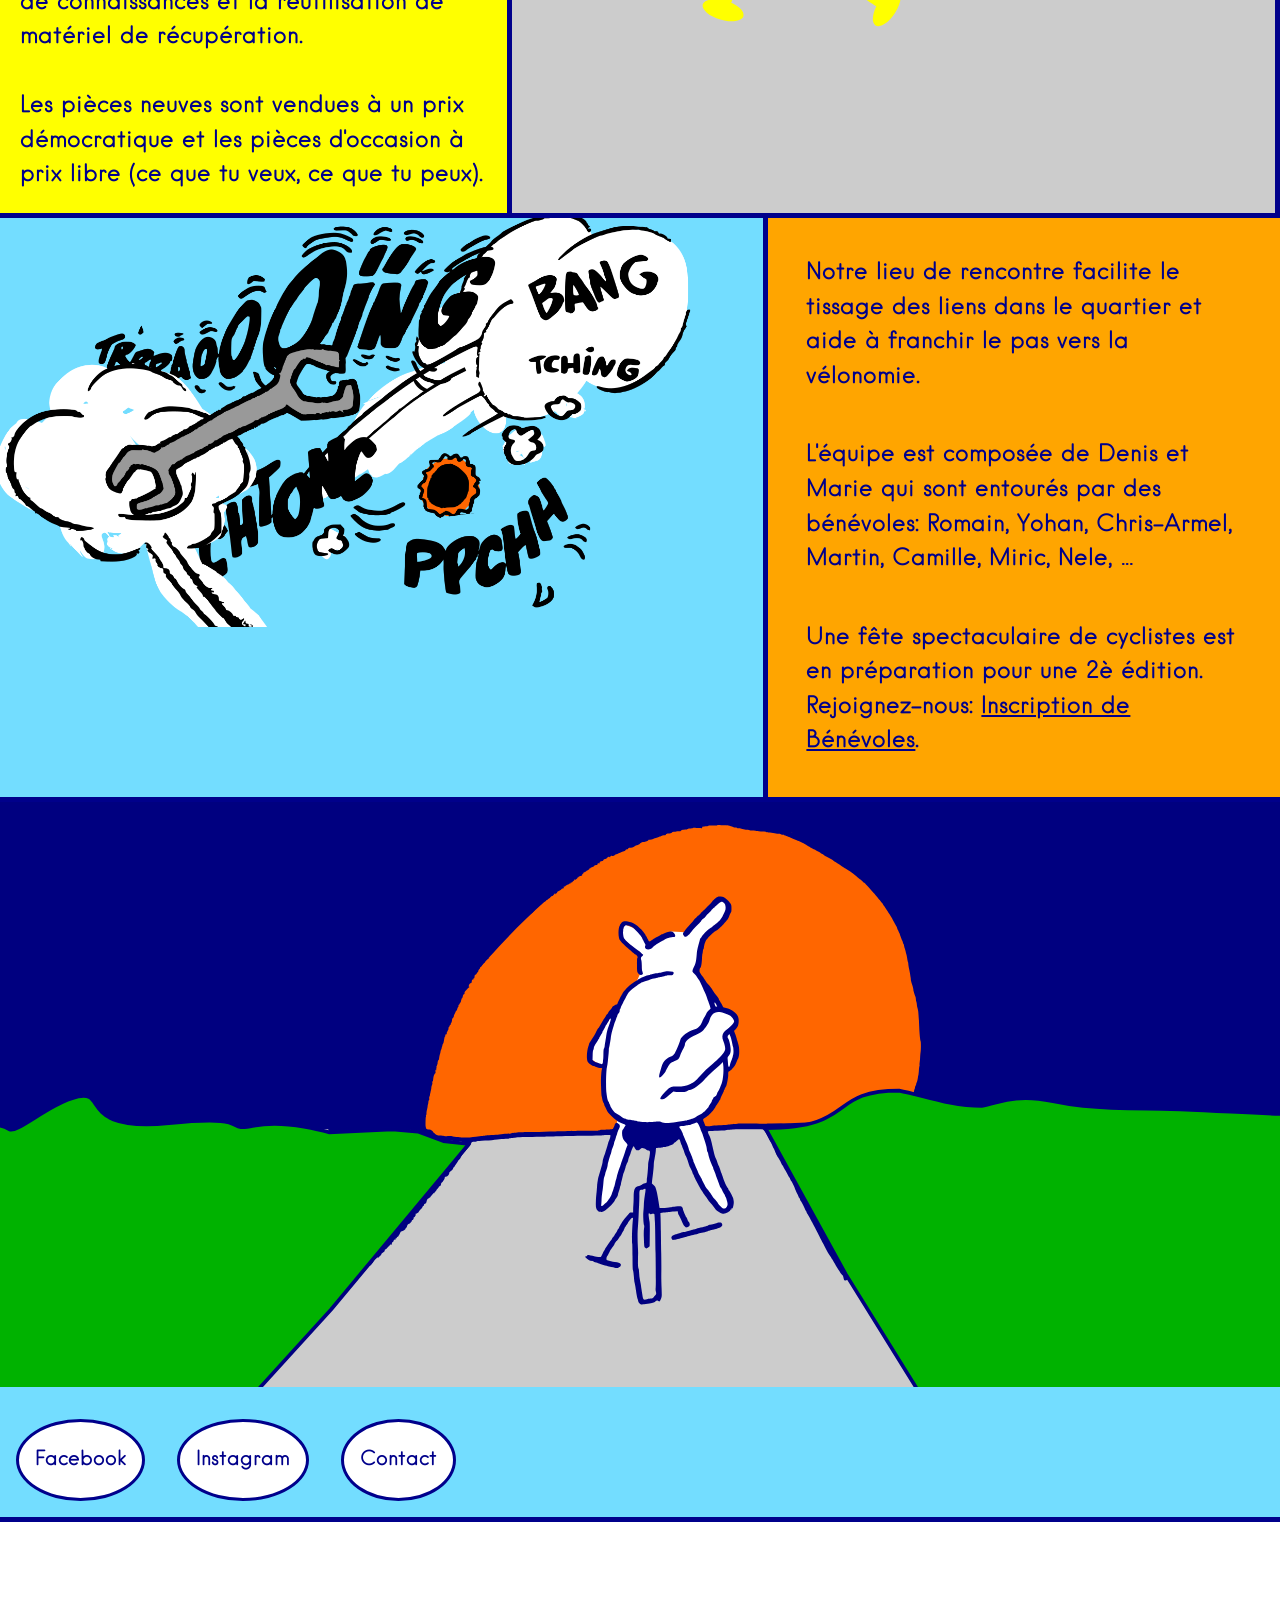
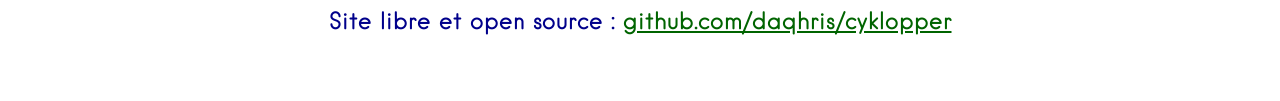
==== commit 259cd8bb: "programme précis du festival (version FR)" ====
--- a/index.html
+++ b/index.html
@@ -265,24 +265,54 @@
 						GRATUIT GRATIS FREE KOSTENLOS GRATUITO TOLA</span>
 					<span data-lang="en">COSMIK BIKE FESTIVAL 2026, 4 and 5 July. <br><br>
 						GRATUIT GRATIS FREE KOSTENLOS GRATUITO TOLA</span>
-				</p><br>
-				<p>
-					<span data-lang="fr" class="lang-active">L'atelier organise un festival annuel proposant des spectacles époustouflants, des jeux collectifs, des projections de films et des surprises festives liés aux vélos.</span>
-					<span data-lang="nl">De werkplaats organiseert een jaarlijks festival met adembenemende voorstellingen, collectieve spelen, filmvertoningen en feestelijke verrassingen rond fietsen.</span>
-					<span data-lang="en">The workshop organises an annual festival featuring breathtaking performances, collective games, film screenings and festive surprises around bicycles.</span>
 				</p>
-				<br>
 				<!-- Au programme — moved here from below the gallery; div instead of span to allow block children (ul) -->
 				<div data-lang="fr" class="lang-active programme-block">
-					Au programme:
+					Le programme : <br><br>
+					SAMEDI<br>
+					14h00-18h30<br>
 					<ul>
-					<li>- Pumptrack de malade</li>
-					<li>- Spectacles avec la compagnie Ça Sent le Roussi, Mito, la Bike Life</li>
-					<li>- Initiations au Tall Bike, aux Tricks, au PumpTrack</li>
-					<li>- Des circuits pour petits et grandes avec les vélos fous de Cyclo et Little Bike Hug</li>
-					<li>- Des activités pour enfants et du tuning de vélo avec Nele et Joelle</li>
-					<li>- Des glaces, des pizzas, des smoothies</li>
+					<li>Peinture à roulette</li>
+					<li>Parcours vélos folies, tuktuk, low rider,.. licorne</li>
+					<li>Pimp my bike</li>
+					<li>Initiation Tall bike</li>
+					<li>Initiation Bike life</li>
+					<li>Pumptrack</li>
+					<li>Glace, pizzas, smoothie et bar</li>
 					</ul>
+					16h00 — Spectacle Mito Monocycle et jonglerie<br>
+
+					16h30 — Show Bikelife<br>
+
+					17h30 — Projections, Cycle éToile (grande salle)<br>
+
+					18h30 — Spectacle "Ça sent le roussi" (grande halle)<br>
+
+					20h00 — Brass Band (fanfare)<br><br>
+
+					DIMANCHE<br>
+					14h-20h<br> 
+					<ul>
+					<li>Parcours vélo folies, licorne, tuktuk, low rider</li>
+					<li>Pimp my bike</li>
+					<li>Initiation tall bike</li>
+					<li>Initiation bike live</li>
+					<li>Glaces, pizzas, smoothie et bar</li>
+					<li>Pumptrack</li>
+					</ul>
+
+					14h30 - 17h — Little bike hug, parcours vélos peluche<br>
+
+					15h - 16h — Animations pour enfants circuit<br> 
+
+					16h — Écoute Voyage, Radio marie Christine (grande salle)<br>
+
+					17h — Spectacle de Mito<br>
+
+					18h — Spectacle Bike Life<br>
+
+					18h - 20h — Émisson Radio<br><br>
+
 					Le tout dans un lieu hors du commun!<br>
 					Ça se passe au <a href="https://maps.app.goo.gl/roxssnGmBLdxTFWe8" target="_blank">23 AV. DE LA VERRERIE, à FOREST</a>, de 14H à 22H.<br>
 					Si t'as pas de vélo, on t'en prête un.
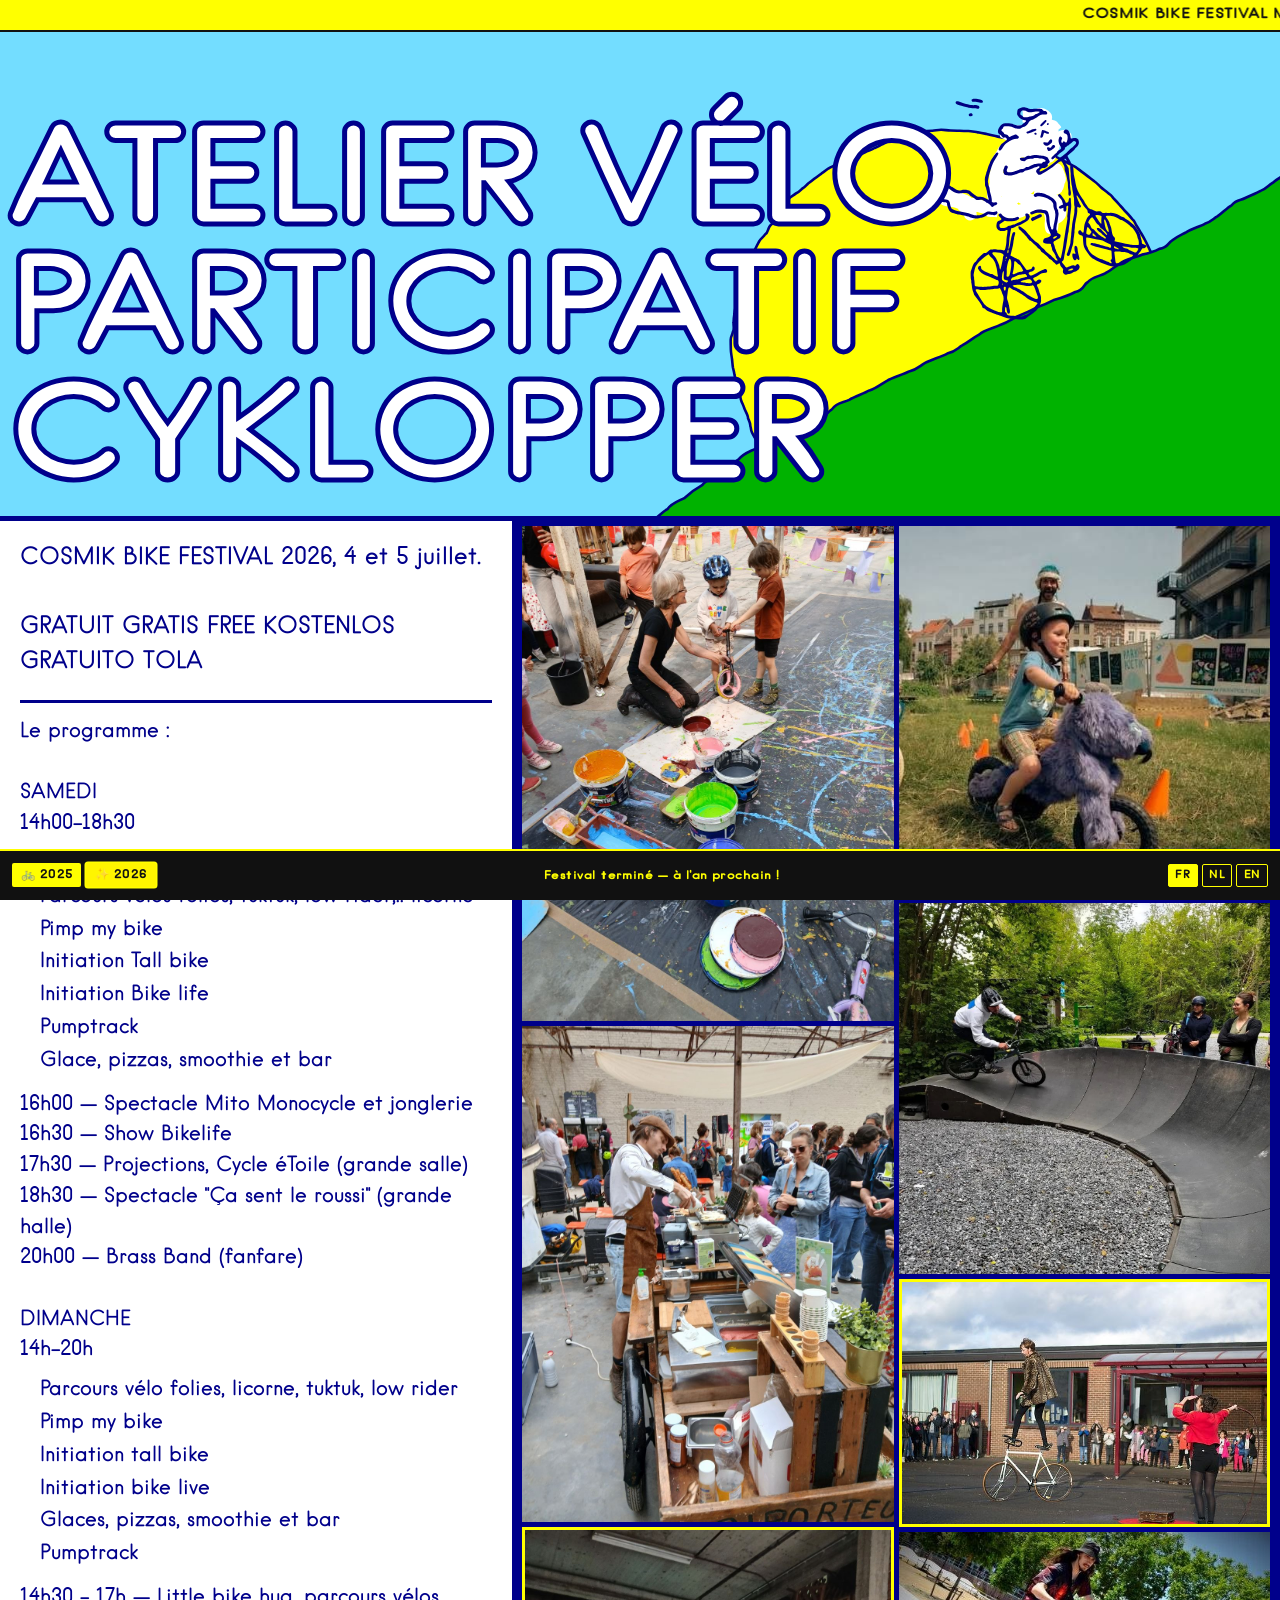
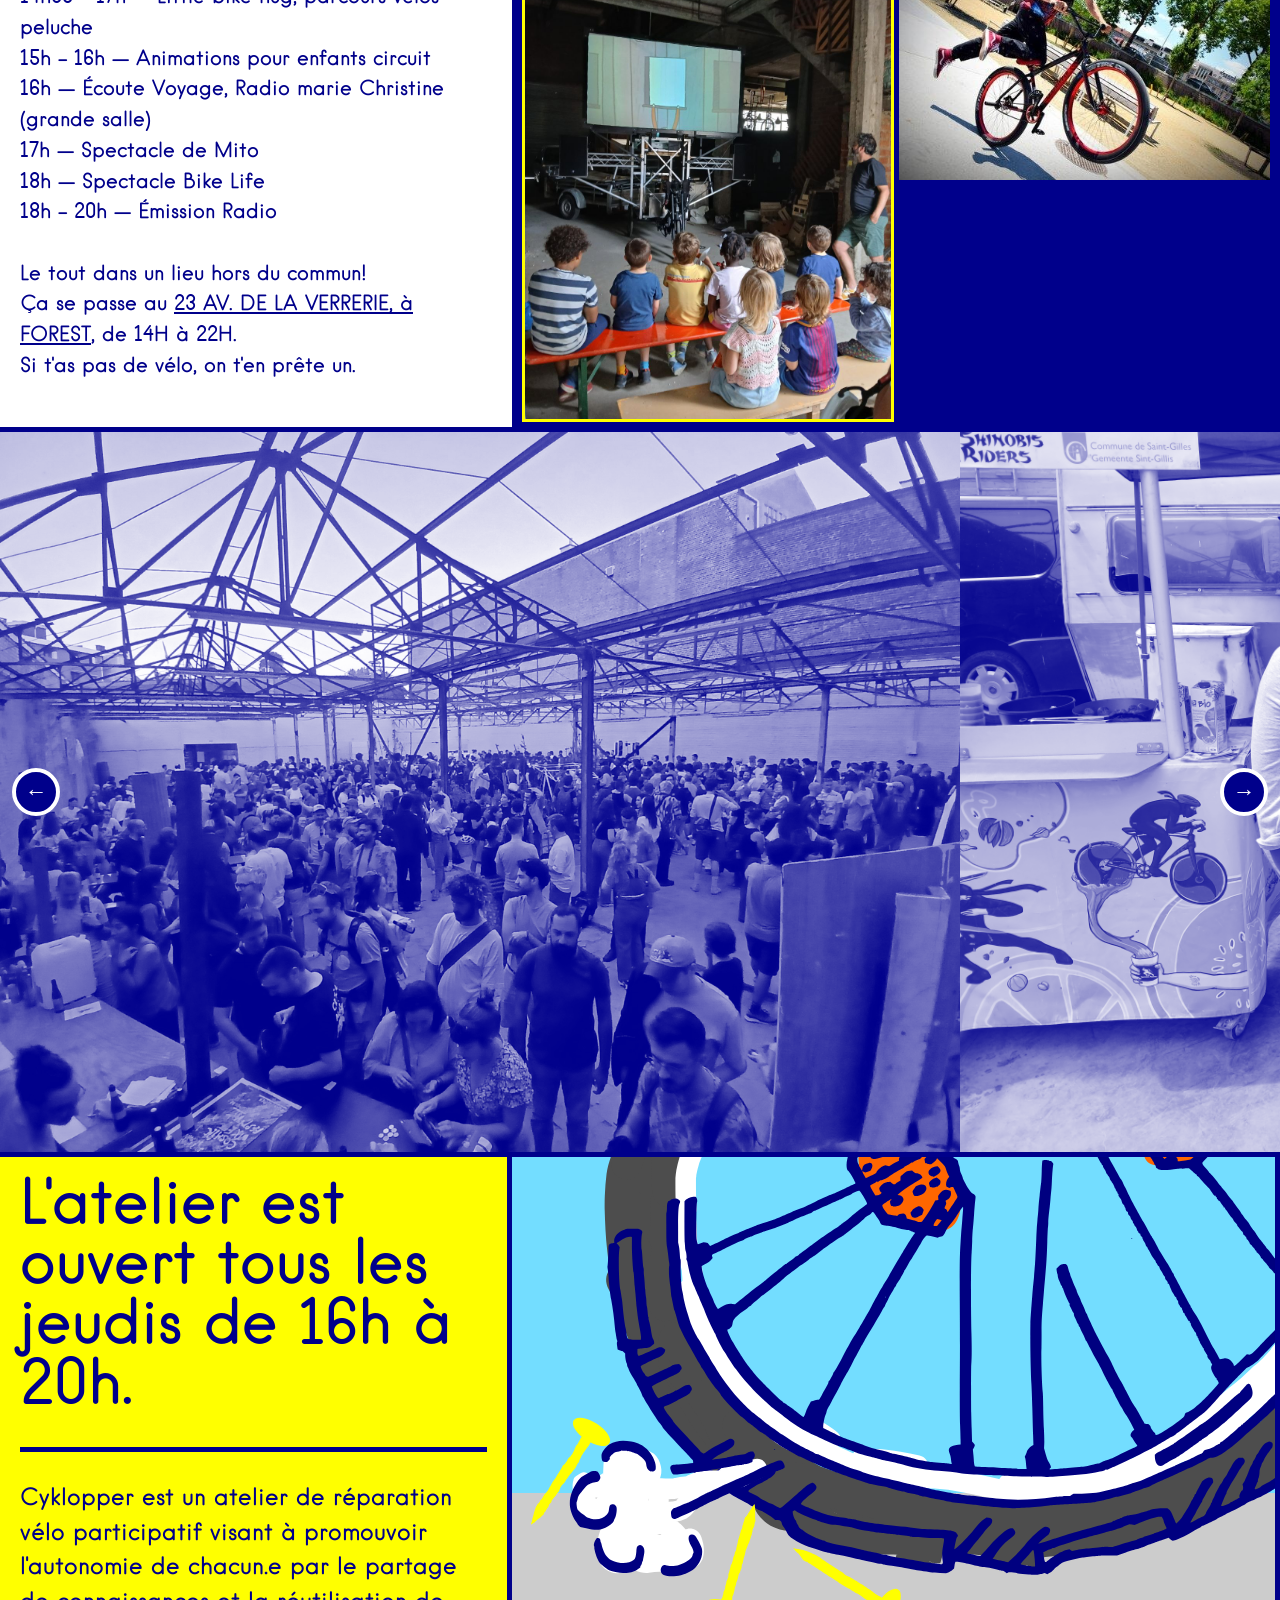
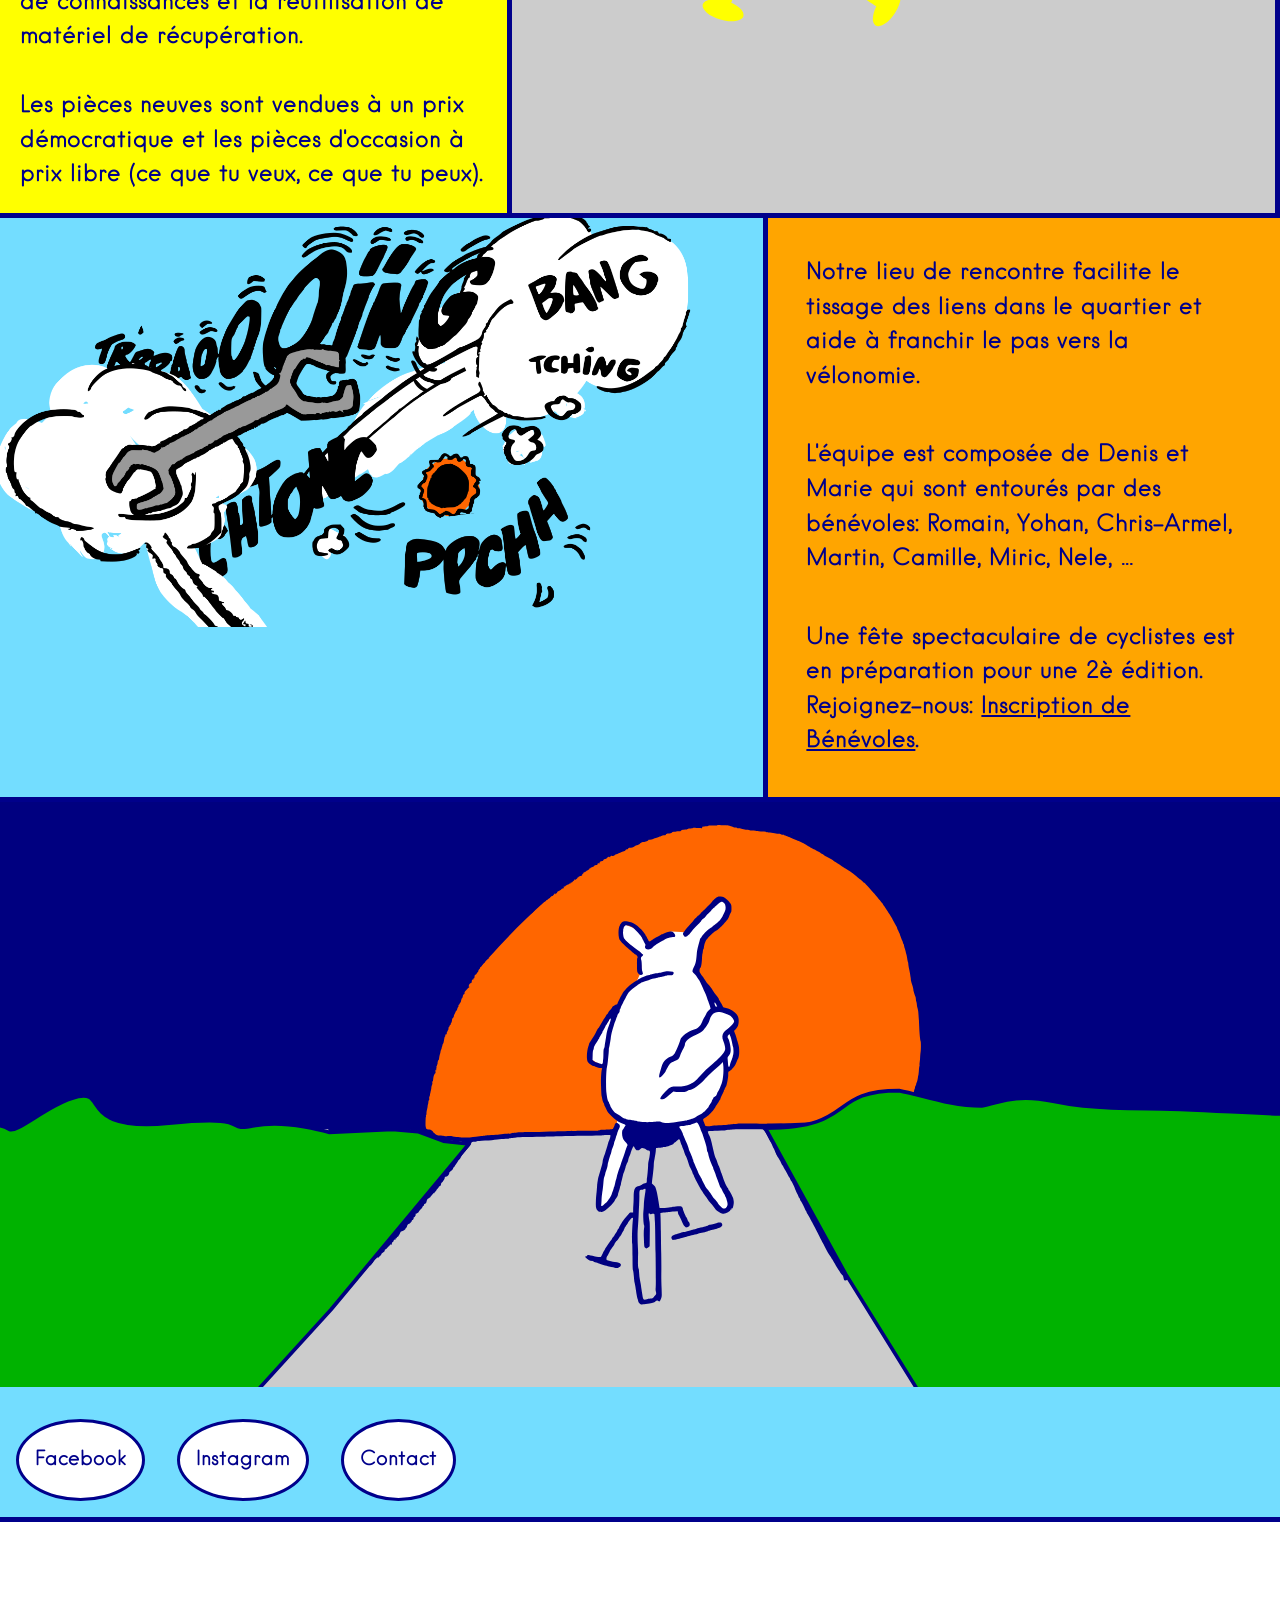
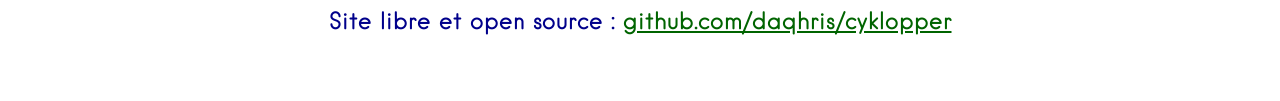
==== commit b33de6e7: "Correction erreurs, festival lineup" ====
--- a/index.html
+++ b/index.html
@@ -311,40 +311,112 @@
 
 					18h — Spectacle Bike Life<br>
 
-					18h - 20h — Émisson Radio<br><br>
+					18h - 20h — Émission Radio<br><br>
 
 					Le tout dans un lieu hors du commun!<br>
 					Ça se passe au <a href="https://maps.app.goo.gl/roxssnGmBLdxTFWe8" target="_blank">23 AV. DE LA VERRERIE, à FOREST</a>, de 14H à 22H.<br>
 					Si t'as pas de vélo, on t'en prête un.
 				</div>
 				<div data-lang="nl" class="programme-block">
-					Op het programma:
+					Le programme : <br><br>
+					SAMEDI<br>
+					14h00-18h30<br>
 					<ul>
-					<li>- Een waanzinnige pumptrack</li>
-					<li>- Voorstellingen met het gezelschap Ça Sent le Roussi, Mito en Bike Life</li>
-					<li>- Introductielessen in Tall Bike, tricks en de pumptrack</li>
-					<li>- Circuits voor jong en oud met de gekke fietsen van Cyclo en Little Bike Hug</li>
-					<li>- Activiteiten voor kinderen en fietstuning met Nele en Joelle</li>
-					<li>- IJsjes, pizza's, smoothies</li>
+					<li>Peinture à roulette</li>
+					<li>Parcours vélos folies, tuktuk, low rider,.. licorne</li>
+					<li>Pimp my bike</li>
+					<li>Initiation Tall bike</li>
+					<li>Initiation Bike life</li>
+					<li>Pumptrack</li>
+					<li>Glace, pizzas, smoothie et bar</li>
 					</ul>
-					Dit alles op een bijzondere locatie!<br>
-					Het vindt plaats op <a href="https://maps.app.goo.gl/roxssnGmBLdxTFWe8" target="_blank">GLASBLAZERIJLAAN 23, in VORST</a>, van 14.00 tot 22.00 uur.<br>
-					Als je geen fiets hebt, lenen we je er een.
+					16h00 — Spectacle Mito Monocycle et jonglerie<br>
+
+					16h30 — Show Bikelife<br>
+
+					17h30 — Projections, Cycle éToile (grande salle)<br>
+
+					18h30 — Spectacle "Ça sent le roussi" (grande halle)<br>
+
+					20h00 — Brass Band (fanfare)<br><br>
+
+					DIMANCHE<br>
+					14h-20h<br> 
+					<ul>
+					<li>Parcours vélo folies, licorne, tuktuk, low rider</li>
+					<li>Pimp my bike</li>
+					<li>Initiation tall bike</li>
+					<li>Initiation bike live</li>
+					<li>Glaces, pizzas, smoothie et bar</li>
+					<li>Pumptrack</li>
+					</ul>
+
+					14h30 - 17h — Little bike hug, parcours vélos peluche<br>
+
+					15h - 16h — Animations pour enfants circuit<br> 
+
+					16h — Écoute Voyage, Radio marie Christine (grande salle)<br>
+
+					17h — Spectacle de Mito<br>
+
+					18h — Spectacle Bike Life<br>
+
+					18h - 20h — Émission Radio<br><br>
+
+					Le tout dans un lieu hors du commun!<br>
+					Ça se passe au <a href="https://maps.app.goo.gl/roxssnGmBLdxTFWe8" target="_blank">23 AV. DE LA VERRERIE, à FOREST</a>, de 14H à 22H.<br>
+					Si t'as pas de vélo, on t'en prête un.
 				</div>
 				<div data-lang="en" class="programme-block">
-					On the programme:
+					Le programme : <br><br>
+					SAMEDI<br>
+					14h00-18h30<br>
 					<ul>
-					<li>- An amazing pump track</li>
-					<li>- Performances by the Ça Sent le Roussi, Mito and Bike Life troupes</li>
-					<li>- Introductory sessions on tall bikes, tricks and the pump track</li>
-					<li>- Circuits for young and old with the crazy bikes from Cyclo and Little Bike Hug</li>
-					<li>- Activities for children and bike tuning with Nele and Joelle</li>
-					<li>- Ice creams, pizzas, smoothies</li>
+					<li>Peinture à roulette</li>
+					<li>Parcours vélos folies, tuktuk, low rider,.. licorne</li>
+					<li>Pimp my bike</li>
+					<li>Initiation Tall bike</li>
+					<li>Initiation Bike life</li>
+					<li>Pumptrack</li>
+					<li>Glace, pizzas, smoothie et bar</li>
 					</ul>
-					All this at a special venue!<br>
-					It's taking place at <a href="https://maps.app.goo.gl/roxssnGmBLdxTFWe8" target="_blank">23 Avenue de la Verrerie, in Forest</a>, from 2.00 pm to 10.00 pm.<br>
-					If you don't have a bike, we'll lend you one.
-				</div>
+					16h00 — Spectacle Mito Monocycle et jonglerie<br>
+
+					16h30 — Show Bikelife<br>
+
+					17h30 — Projections, Cycle éToile (grande salle)<br>
+
+					18h30 — Spectacle "Ça sent le roussi" (grande halle)<br>
+
+					20h00 — Brass Band (fanfare)<br><br>
+
+					DIMANCHE<br>
+					14h-20h<br> 
+					<ul>
+					<li>Parcours vélo folies, licorne, tuktuk, low rider</li>
+					<li>Pimp my bike</li>
+					<li>Initiation tall bike</li>
+					<li>Initiation bike live</li>
+					<li>Glaces, pizzas, smoothie et bar</li>
+					<li>Pumptrack</li>
+					</ul>
+
+					14h30 - 17h — Little bike hug, parcours vélos peluche<br>
+
+					15h - 16h — Animations pour enfants circuit<br> 
+
+					16h — Écoute Voyage, Radio marie Christine (grande salle)<br>
+
+					17h — Spectacle de Mito<br>
+
+					18h — Spectacle Bike Life<br>
+
+					18h - 20h — Émission Radio<br><br>
+
+					Le tout dans un lieu hors du commun!<br>
+					Ça se passe au <a href="https://maps.app.goo.gl/roxssnGmBLdxTFWe8" target="_blank">23 AV. DE LA VERRERIE, à FOREST</a>, de 14H à 22H.<br>
+					Si t'as pas de vélo, on t'en prête un.
+					</div>
 			</div>
 			<div class="image spectacle-flow">
 				<img src="images/5891058533283860031.jpg" alt="Spectacle vélo 1" />
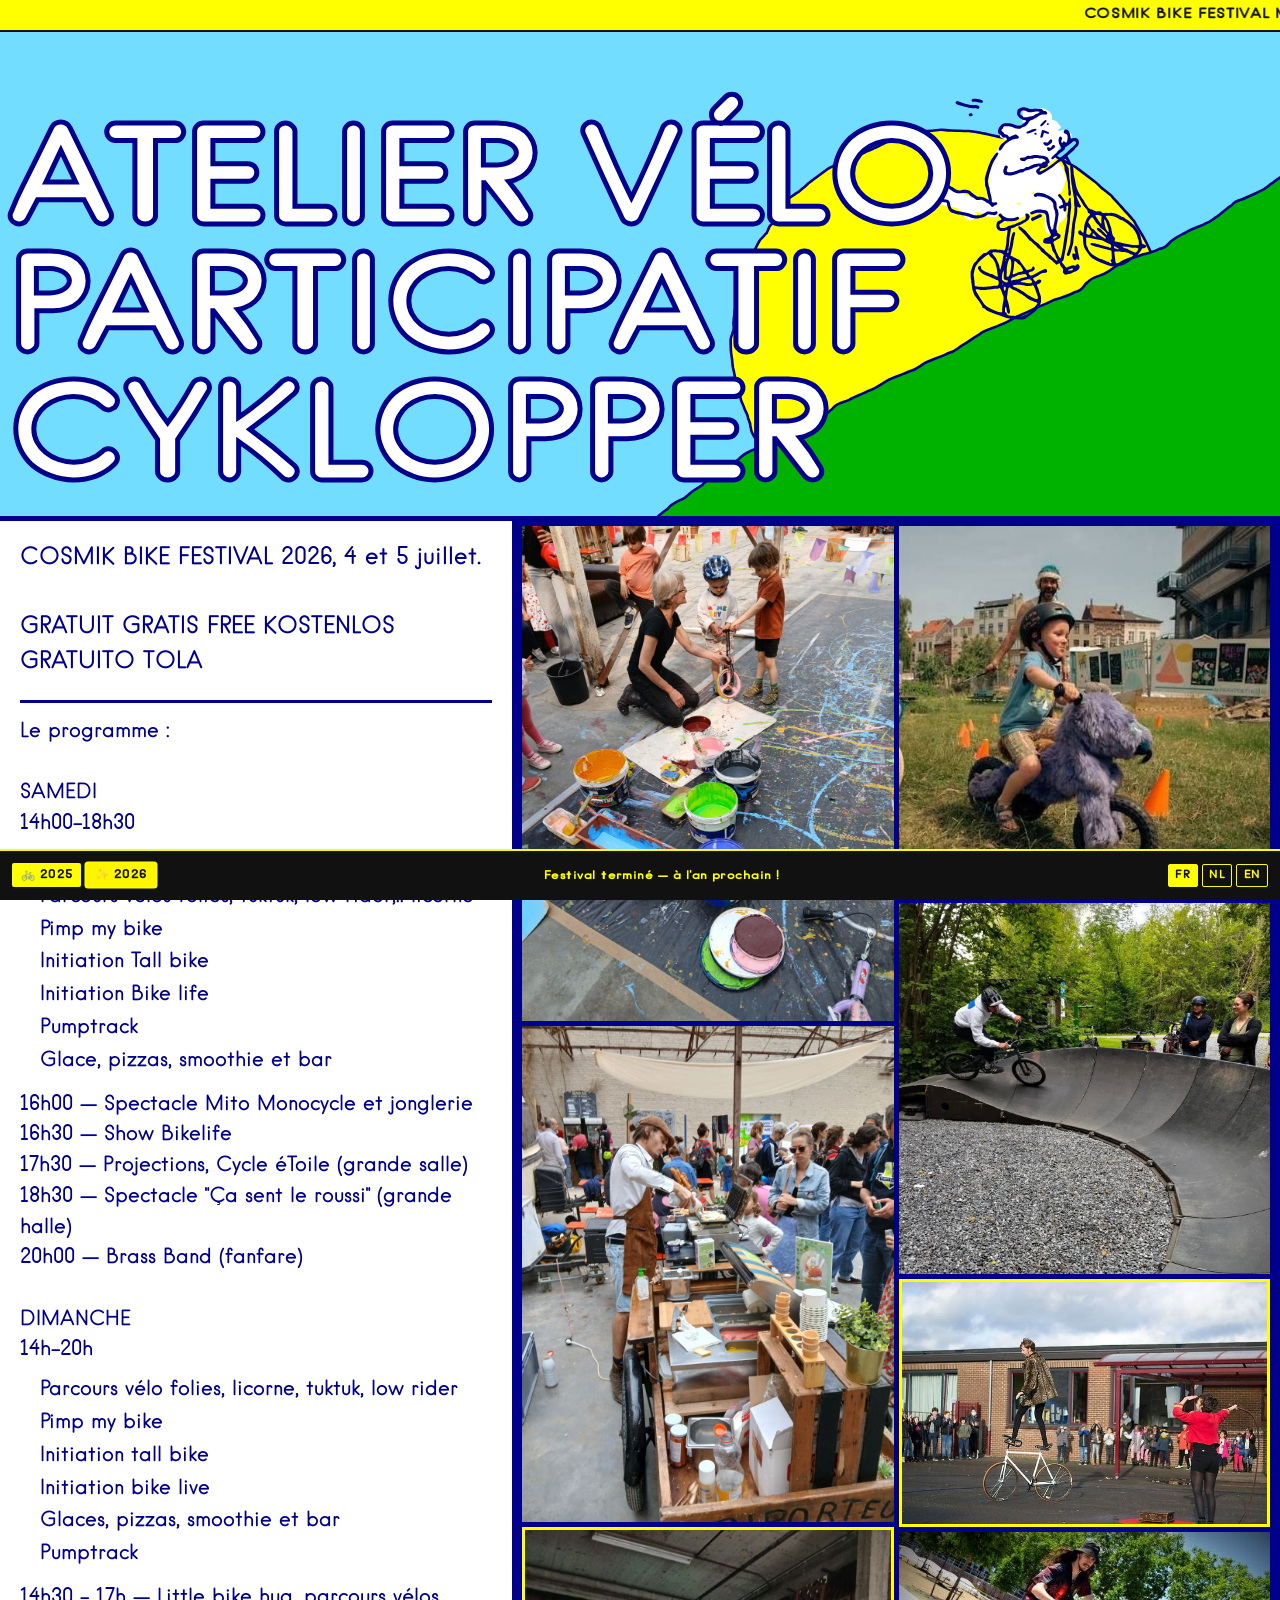
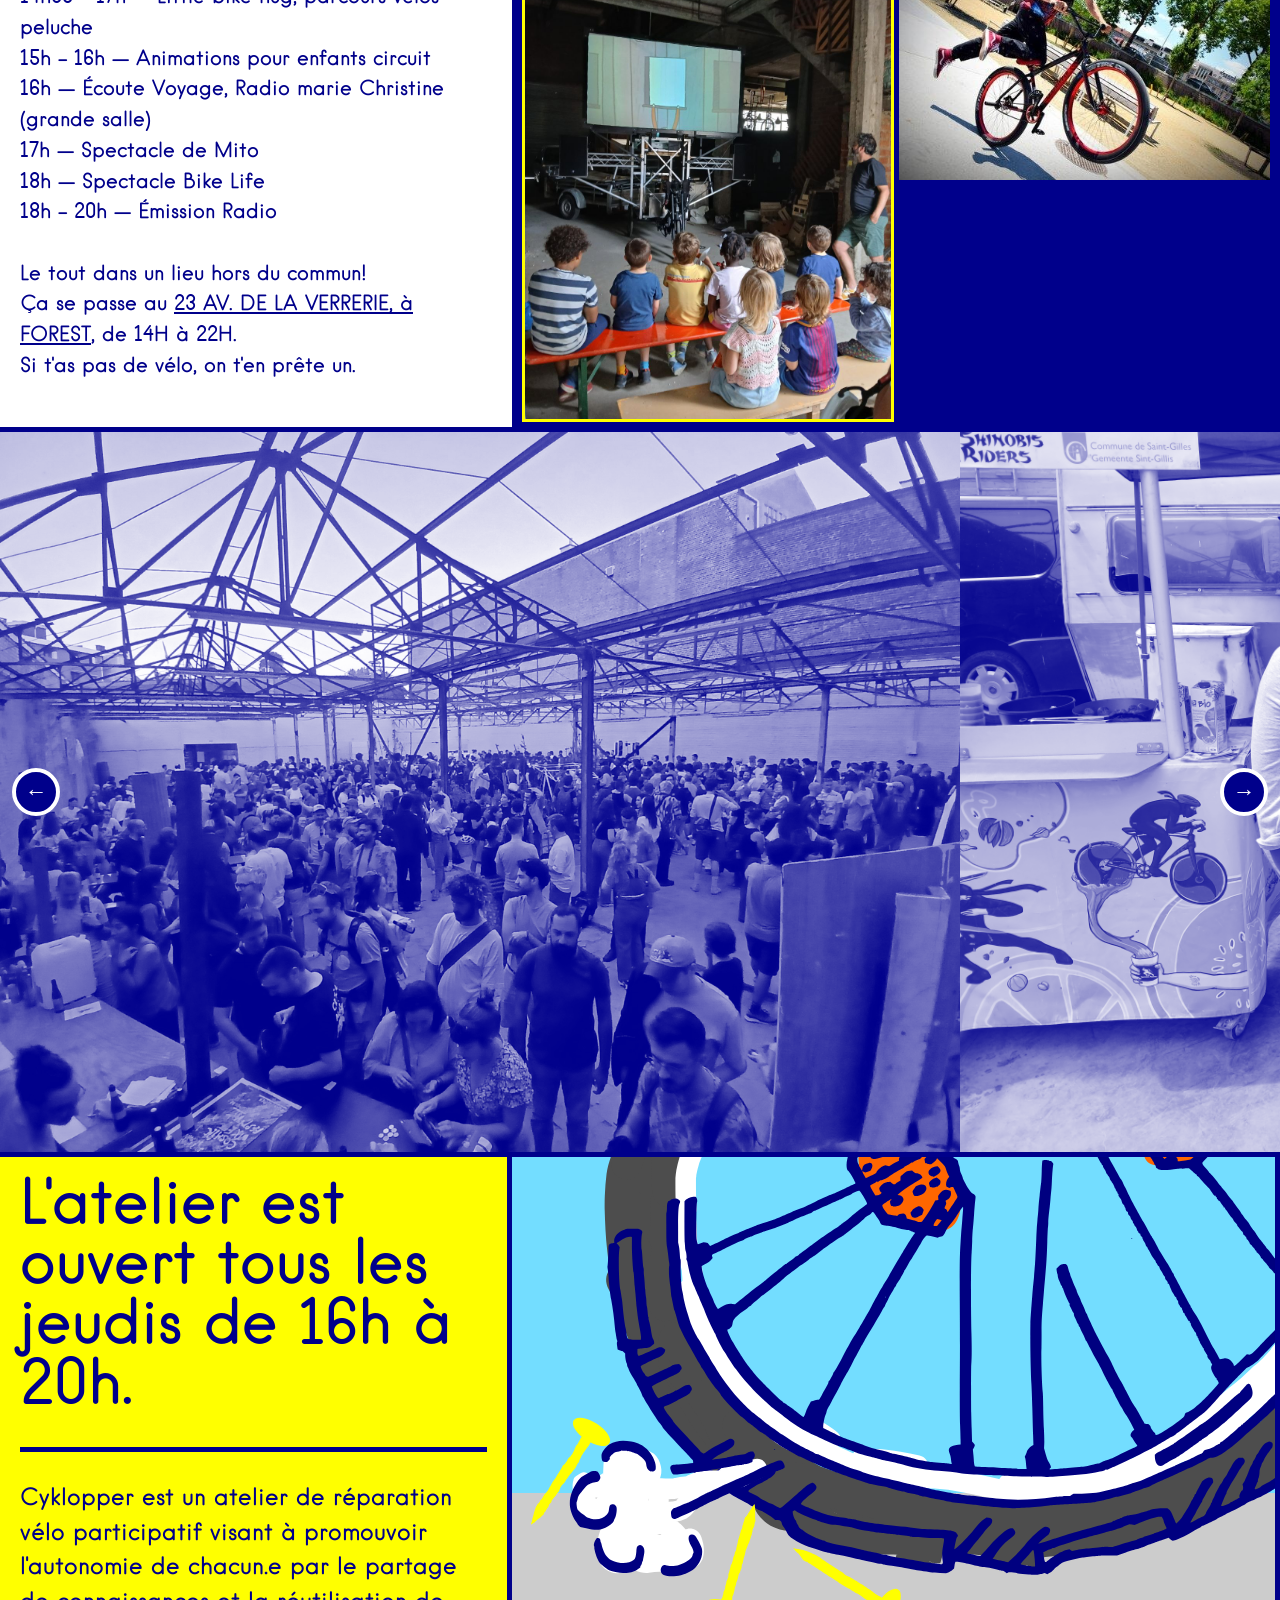
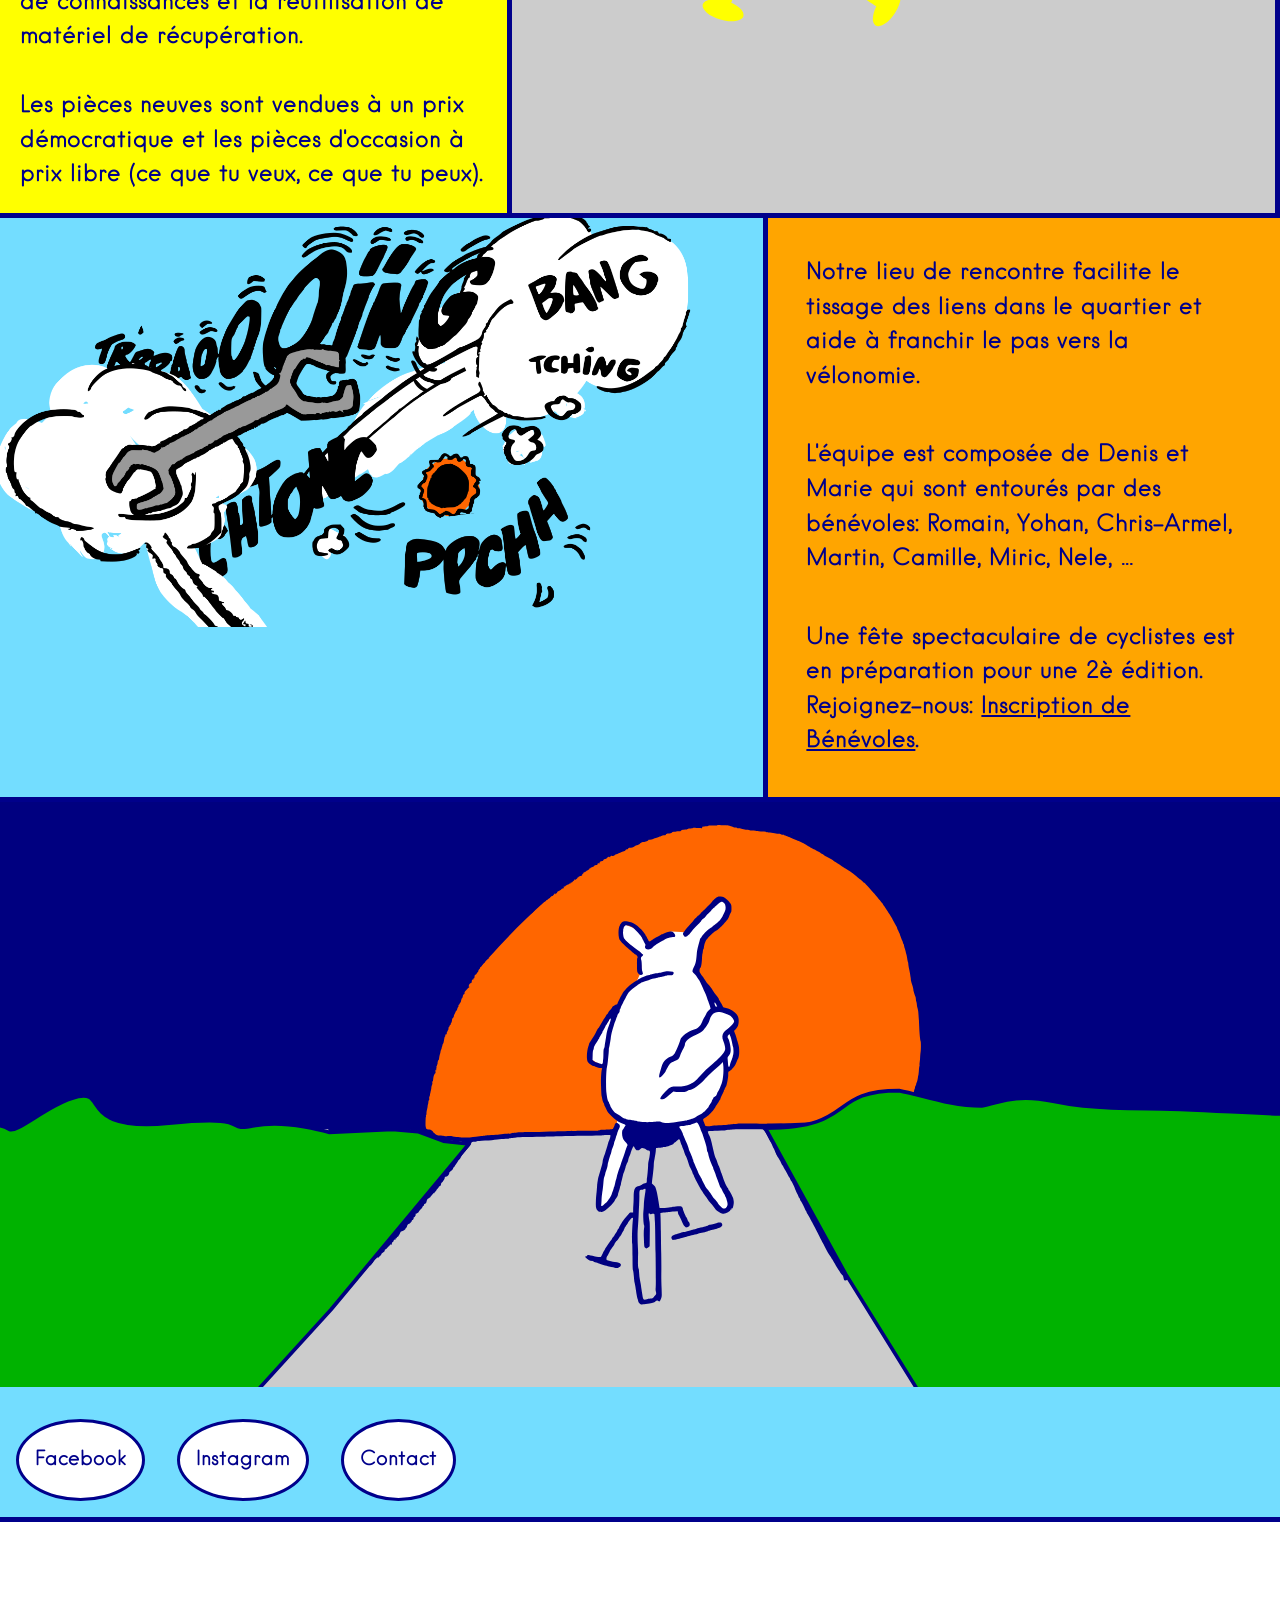
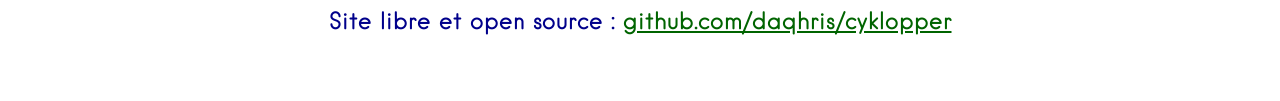
==== commit 3b998b79: "translation of lineup in EN" ====
--- a/index.html
+++ b/index.html
@@ -368,54 +368,54 @@
 					Si t'as pas de vélo, on t'en prête un.
 				</div>
 				<div data-lang="en" class="programme-block">
-					Le programme : <br><br>
-					SAMEDI<br>
-					14h00-18h30<br>
+					The programme: <br><br>
+					SATURDAY<br>
+					2.00 pm–6.30 pm<br>
 					<ul>
-					<li>Peinture à roulette</li>
-					<li>Parcours vélos folies, tuktuk, low rider,.. licorne</li>
+					<li>Roller painting</li>
+					<li>Cycle fun course: tuktuk, low rider, unicorn, etc</li>
 					<li>Pimp my bike</li>
-					<li>Initiation Tall bike</li>
-					<li>Initiation Bike life</li>
+					<li>Tall bike lessons</li>
+					<li>Bike Life lessons</li>
 					<li>Pumptrack</li>
-					<li>Glace, pizzas, smoothie et bar</li>
+					<li>Ice cream, pizzas, smoothies and bar</li>
 					</ul>
-					16h00 — Spectacle Mito Monocycle et jonglerie<br>
-
-					16h30 — Show Bikelife<br>
-
-					17h30 — Projections, Cycle éToile (grande salle)<br>
-
-					18h30 — Spectacle "Ça sent le roussi" (grande halle)<br>
-
-					20h00 — Brass Band (fanfare)<br><br>
-
-					DIMANCHE<br>
-					14h-20h<br> 
+					4.00 pm — Mito Unicycle and juggling show<br>
+
+					4.30 pm — Bikelife show<br>
+
+					5.30 pm — Film screenings, Cycle éToile (main hall)<br>
+
+					6.30 pm — ‘Ça sent le roussi’ show (main hall)<br>
+
+					8.00 pm — Brass band<br><br>
+
+					SUNDAY<br>
+					2.00 pm – 8.00 pm<br> 
 					<ul>
-					<li>Parcours vélo folies, licorne, tuktuk, low rider</li>
+					<li>Crazy bike course, unicorn, tuktuk, low rider</li>
 					<li>Pimp my bike</li>
-					<li>Initiation tall bike</li>
+					<li>Bike Life initiation</li>
 					<li>Initiation bike live</li>
-					<li>Glaces, pizzas, smoothie et bar</li>
+					<li>Ice cream, pizzas, smoothies and bar</li>
 					<li>Pumptrack</li>
 					</ul>
 
-					14h30 - 17h — Little bike hug, parcours vélos peluche<br>
-
-					15h - 16h — Animations pour enfants circuit<br> 
-
-					16h — Écoute Voyage, Radio marie Christine (grande salle)<br>
-
-					17h — Spectacle de Mito<br>
-
-					18h — Spectacle Bike Life<br>
-
-					18h - 20h — Émission Radio<br><br>
-
-					Le tout dans un lieu hors du commun!<br>
-					Ça se passe au <a href="https://maps.app.goo.gl/roxssnGmBLdxTFWe8" target="_blank">23 AV. DE LA VERRERIE, à FOREST</a>, de 14H à 22H.<br>
-					Si t'as pas de vélo, on t'en prête un.
+					2.30 pm – 5.00 pm — Little Bike Hug, soft toy bike course<br>
+
+					3.00 pm – 4.00 pm — Children’s playground circuit<br> 
+
+					4.00 pm — Écoute Voyage, Radio Marie Christine (main hall)<br>
+
+					5.00 pm — Mito’s show<br>
+
+					6.00 pm — Bike Life show<br>
+
+					6.00 pm – 8.00 pm — Radio broadcast<br><br>
+
+					All taking place in a truly unique venue!<br>
+					It’s taking place at <a href="https://maps.app.goo.gl/roxssnGmBLdxTFWe8" target="_blank">23 Avenue de la Verrerie, in Forest</a>, from 2 pm to 10 pm.<br>
+					If you don’t have a bike, we’ll lend you one.
 					</div>
 			</div>
 			<div class="image spectacle-flow">
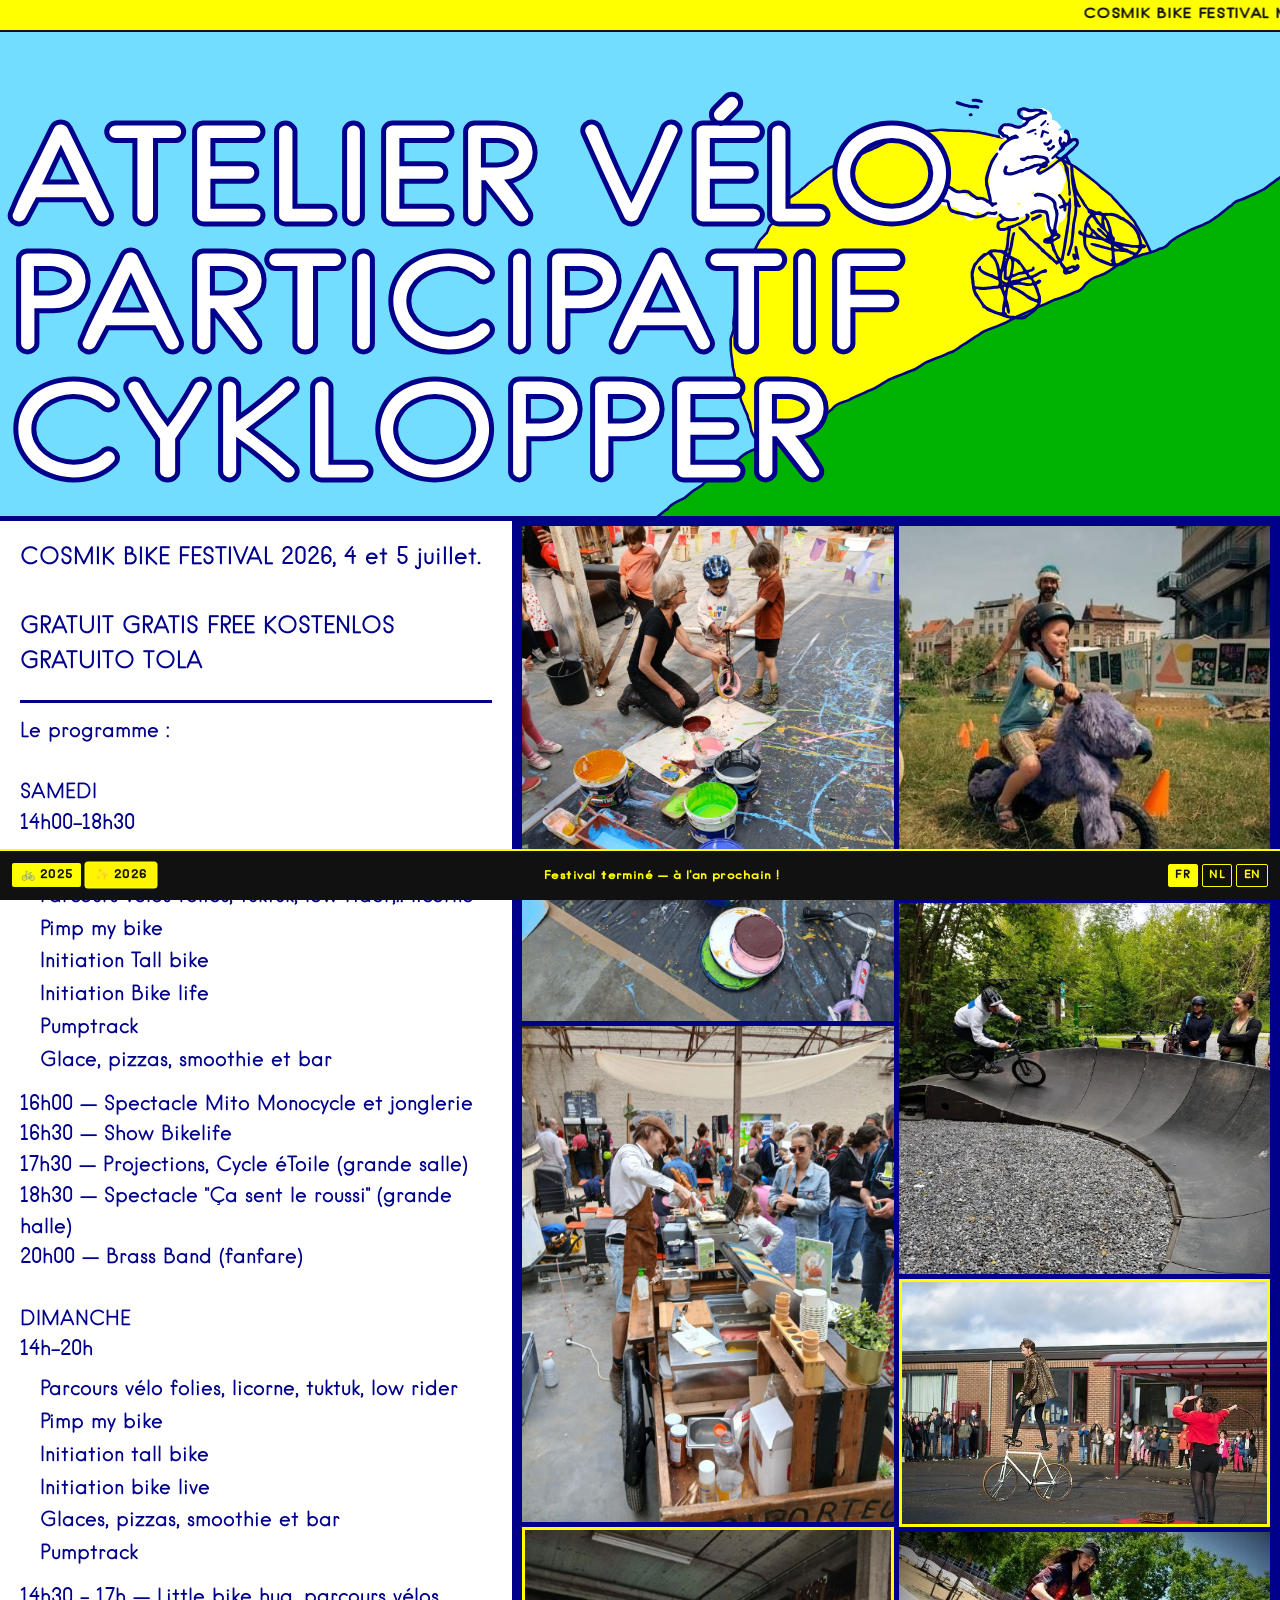
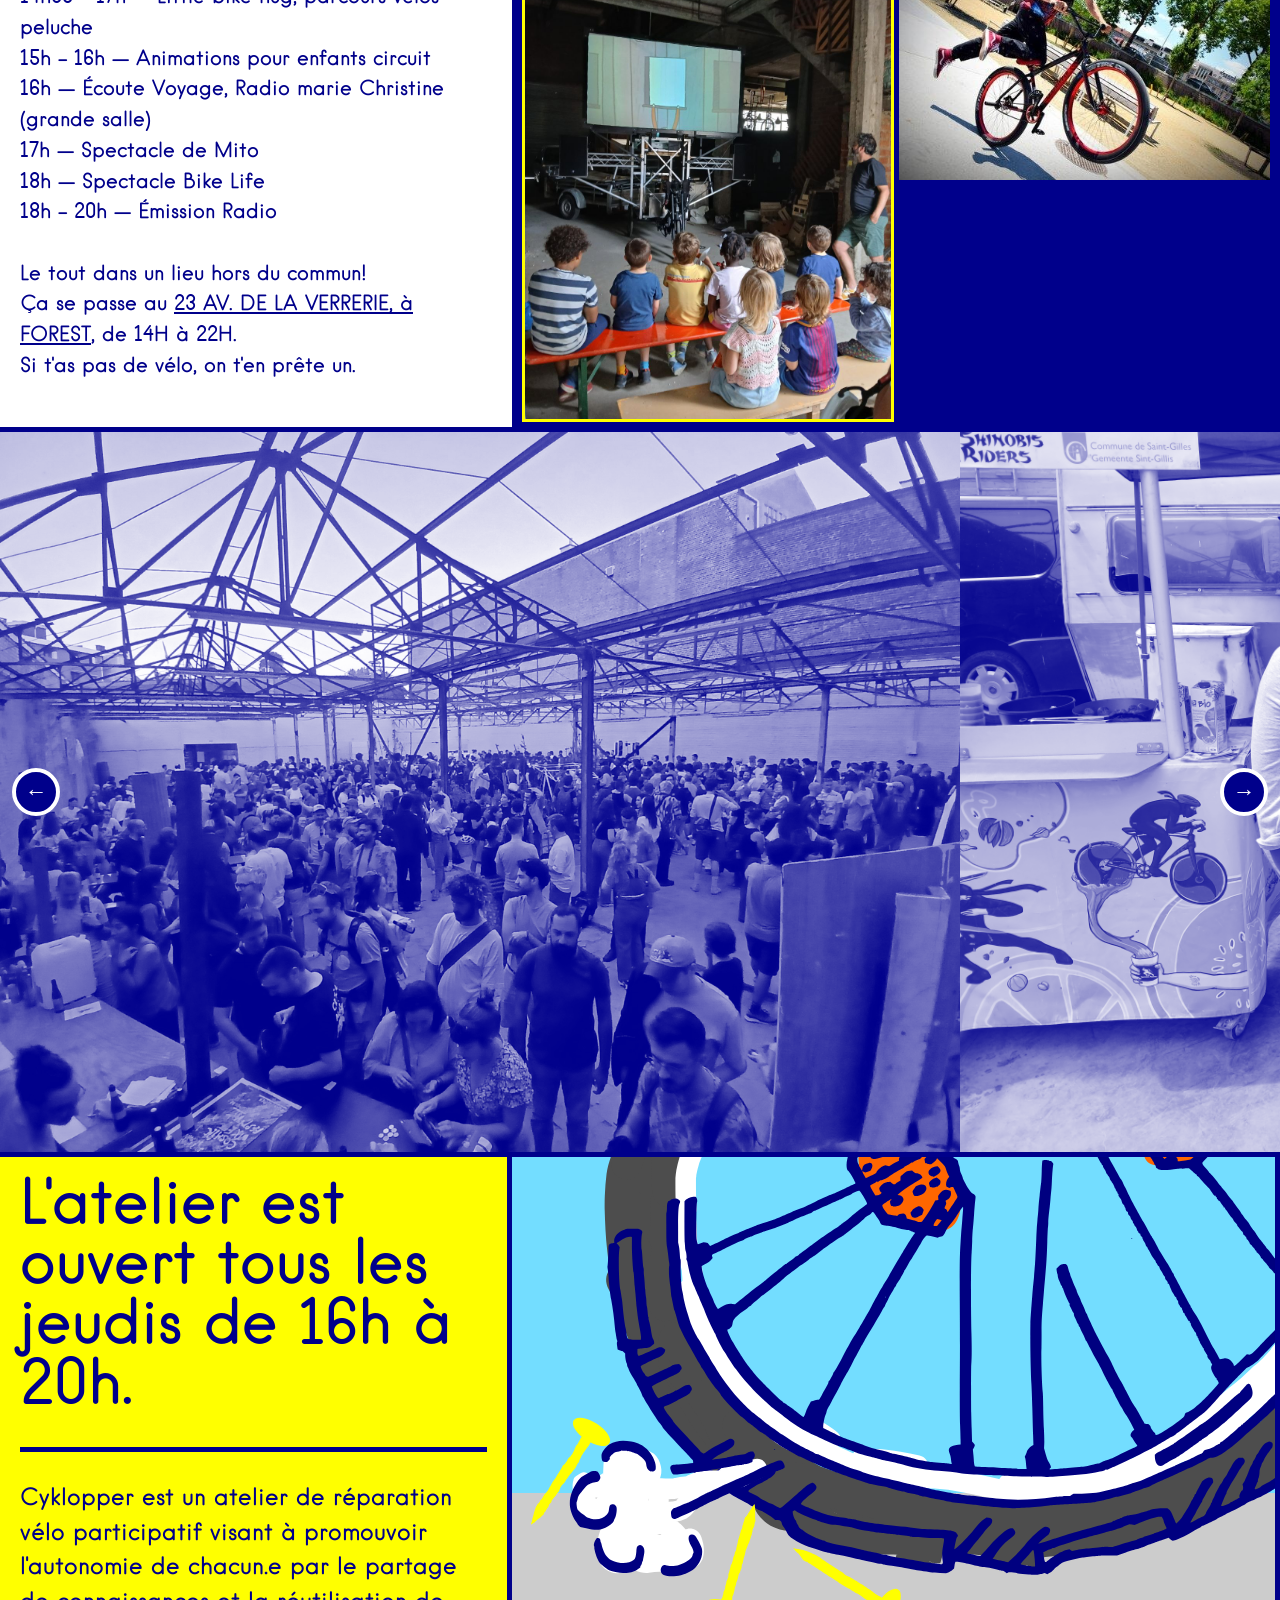
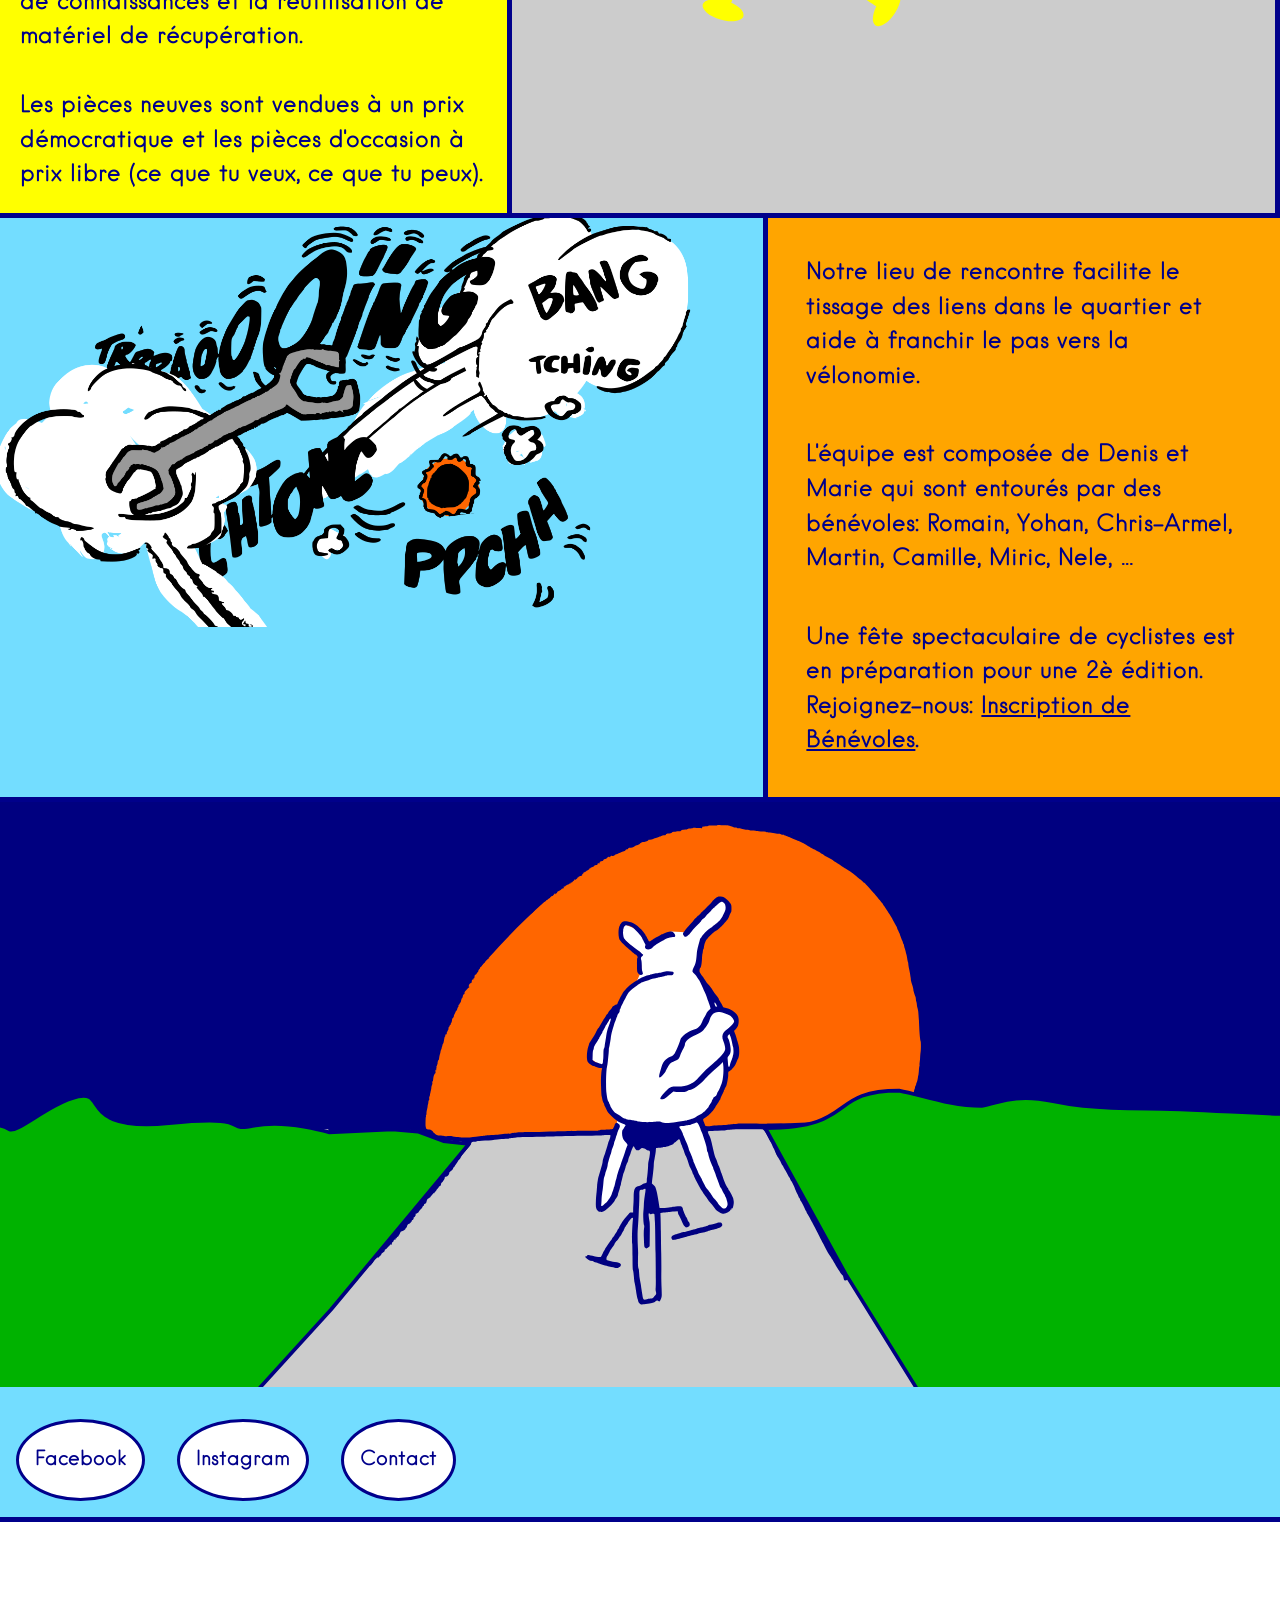
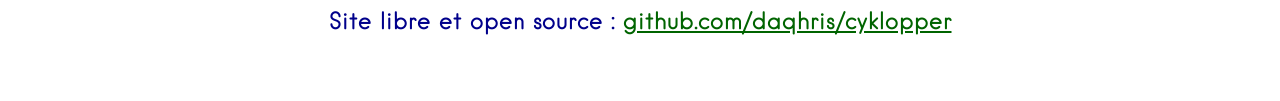
==== commit 77806936: "lineup program translation to NL" ====
--- a/index.html
+++ b/index.html
@@ -318,54 +318,54 @@
 					Si t'as pas de vélo, on t'en prête un.
 				</div>
 				<div data-lang="nl" class="programme-block">
-					Le programme : <br><br>
-					SAMEDI<br>
-					14h00-18h30<br>
+					Het programma: <br><br>
+					ZATERDAG<br>
+					14.00-18.30 uur<br>
 					<ul>
-					<li>Peinture à roulette</li>
-					<li>Parcours vélos folies, tuktuk, low rider,.. licorne</li>
+					<li>Schilderen met een rol</li>
+					<li>Fietsparcours: gekke fietsen, tuktuk, lowrider, ... eenhoorn</li>
 					<li>Pimp my bike</li>
-					<li>Initiation Tall bike</li>
-					<li>Initiation Bike life</li>
+					<li>Kennismaking met de tallbike</li>
+					<li>Kennismaking met Bike Life</li>
 					<li>Pumptrack</li>
-					<li>Glace, pizzas, smoothie et bar</li>
+					<li>IJs, pizza’s, smoothies en bar</li>
 					</ul>
-					16h00 — Spectacle Mito Monocycle et jonglerie<br>
-
-					16h30 — Show Bikelife<br>
-
-					17h30 — Projections, Cycle éToile (grande salle)<br>
-
-					18h30 — Spectacle "Ça sent le roussi" (grande halle)<br>
-
-					20h00 — Brass Band (fanfare)<br><br>
-
-					DIMANCHE<br>
-					14h-20h<br> 
+					16.00 uur — Optreden Mito Monocycle en jongleren<br>
+
+					16.30 uur — Bikelife-show<br>
+
+					17.30 uur — Filmvertoningen, Cycle éToile (grote zaal)<br>
+
+					18.30 uur — Voorstelling „Ça sent le roussi“ (grote hal)<br>
+
+					20.00 uur — Brassband (fanfare)<br><br>
+
+					ZONDAG<br>
+					14.00-20.00 uur<br> 
 					<ul>
-					<li>Parcours vélo folies, licorne, tuktuk, low rider</li>
+					<li>Fietsparcours met gekke fietsen, eenhoorns, tuktuks en lowriders</li>
 					<li>Pimp my bike</li>
-					<li>Initiation tall bike</li>
-					<li>Initiation bike live</li>
-					<li>Glaces, pizzas, smoothie et bar</li>
+					<li>Kennismaking met de tall bike</li>
+					<li>Kennismaking met Bike Life</li>
+					<li>IJs, pizza’s, smoothies en bar</li>
 					<li>Pumptrack</li>
 					</ul>
 
-					14h30 - 17h — Little bike hug, parcours vélos peluche<br>
-
-					15h - 16h — Animations pour enfants circuit<br> 
-
-					16h — Écoute Voyage, Radio marie Christine (grande salle)<br>
-
-					17h — Spectacle de Mito<br>
-
-					18h — Spectacle Bike Life<br>
-
-					18h - 20h — Émission Radio<br><br>
-
-					Le tout dans un lieu hors du commun!<br>
-					Ça se passe au <a href="https://maps.app.goo.gl/roxssnGmBLdxTFWe8" target="_blank">23 AV. DE LA VERRERIE, à FOREST</a>, de 14H à 22H.<br>
-					Si t'as pas de vélo, on t'en prête un.
+					14.30 - 17.00 uur — Little bike hug, parcours met knuffelfietsen<br>
+
+					15.00 - 16.00 uur — Kinderanimatie op het circuit<br> 
+
+					16.00 uur — Écoute Voyage, Radio Marie Christine (grote zaal)<br>
+
+					17.00 uur — Optreden van Mito<br>
+
+					18.00 uur — Optreden Bike Life<br>
+
+					18.00 - 20.00 uur — Radiouitzending<br><br>
+
+					Dit alles op een buitengewone locatie!<br>
+					Het vindt plaats op <a href="https://maps.app.goo.gl/roxssnGmBLdxTFWe8" target="_blank">AV. DE LA VERRERIE 23, in FOREST</a>, van 14.00 tot 22.00 uur.<br>
+					Als je geen fiets hebt, lenen we je er een.
 				</div>
 				<div data-lang="en" class="programme-block">
 					The programme: <br><br>
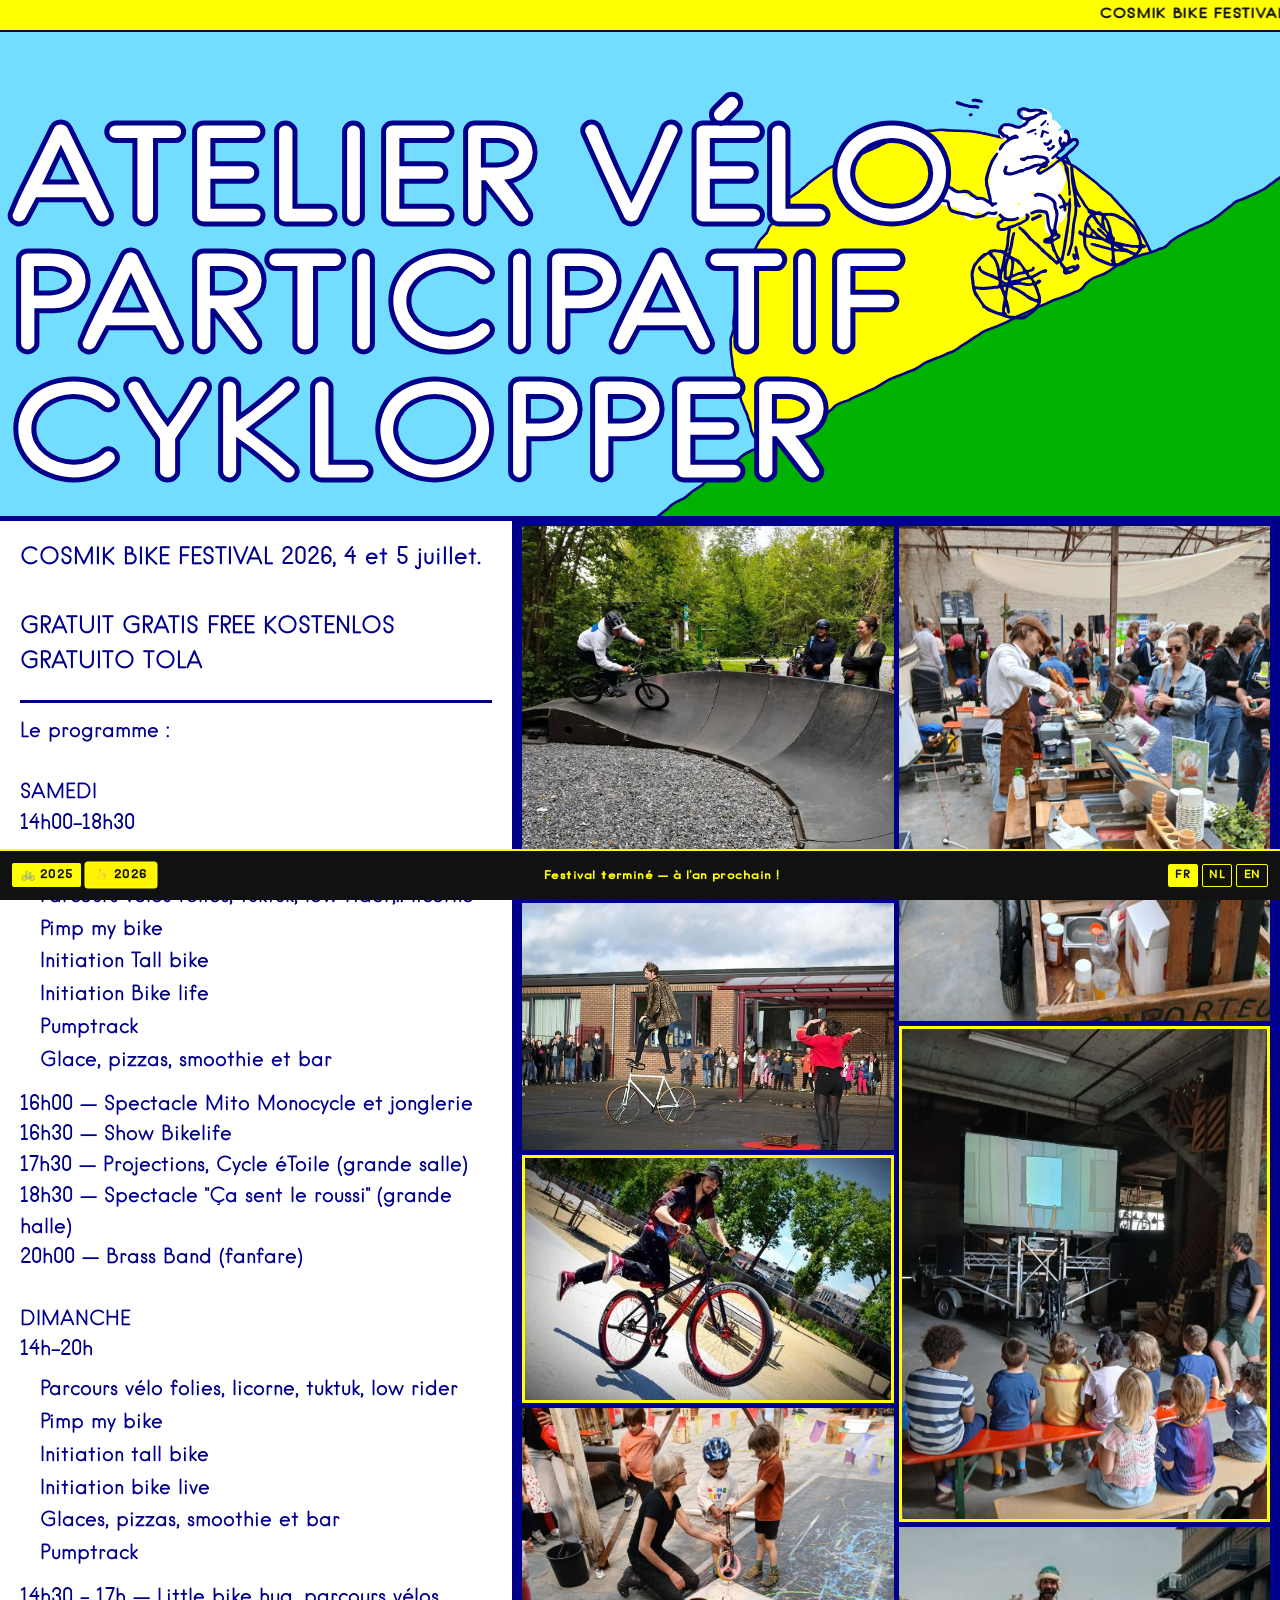
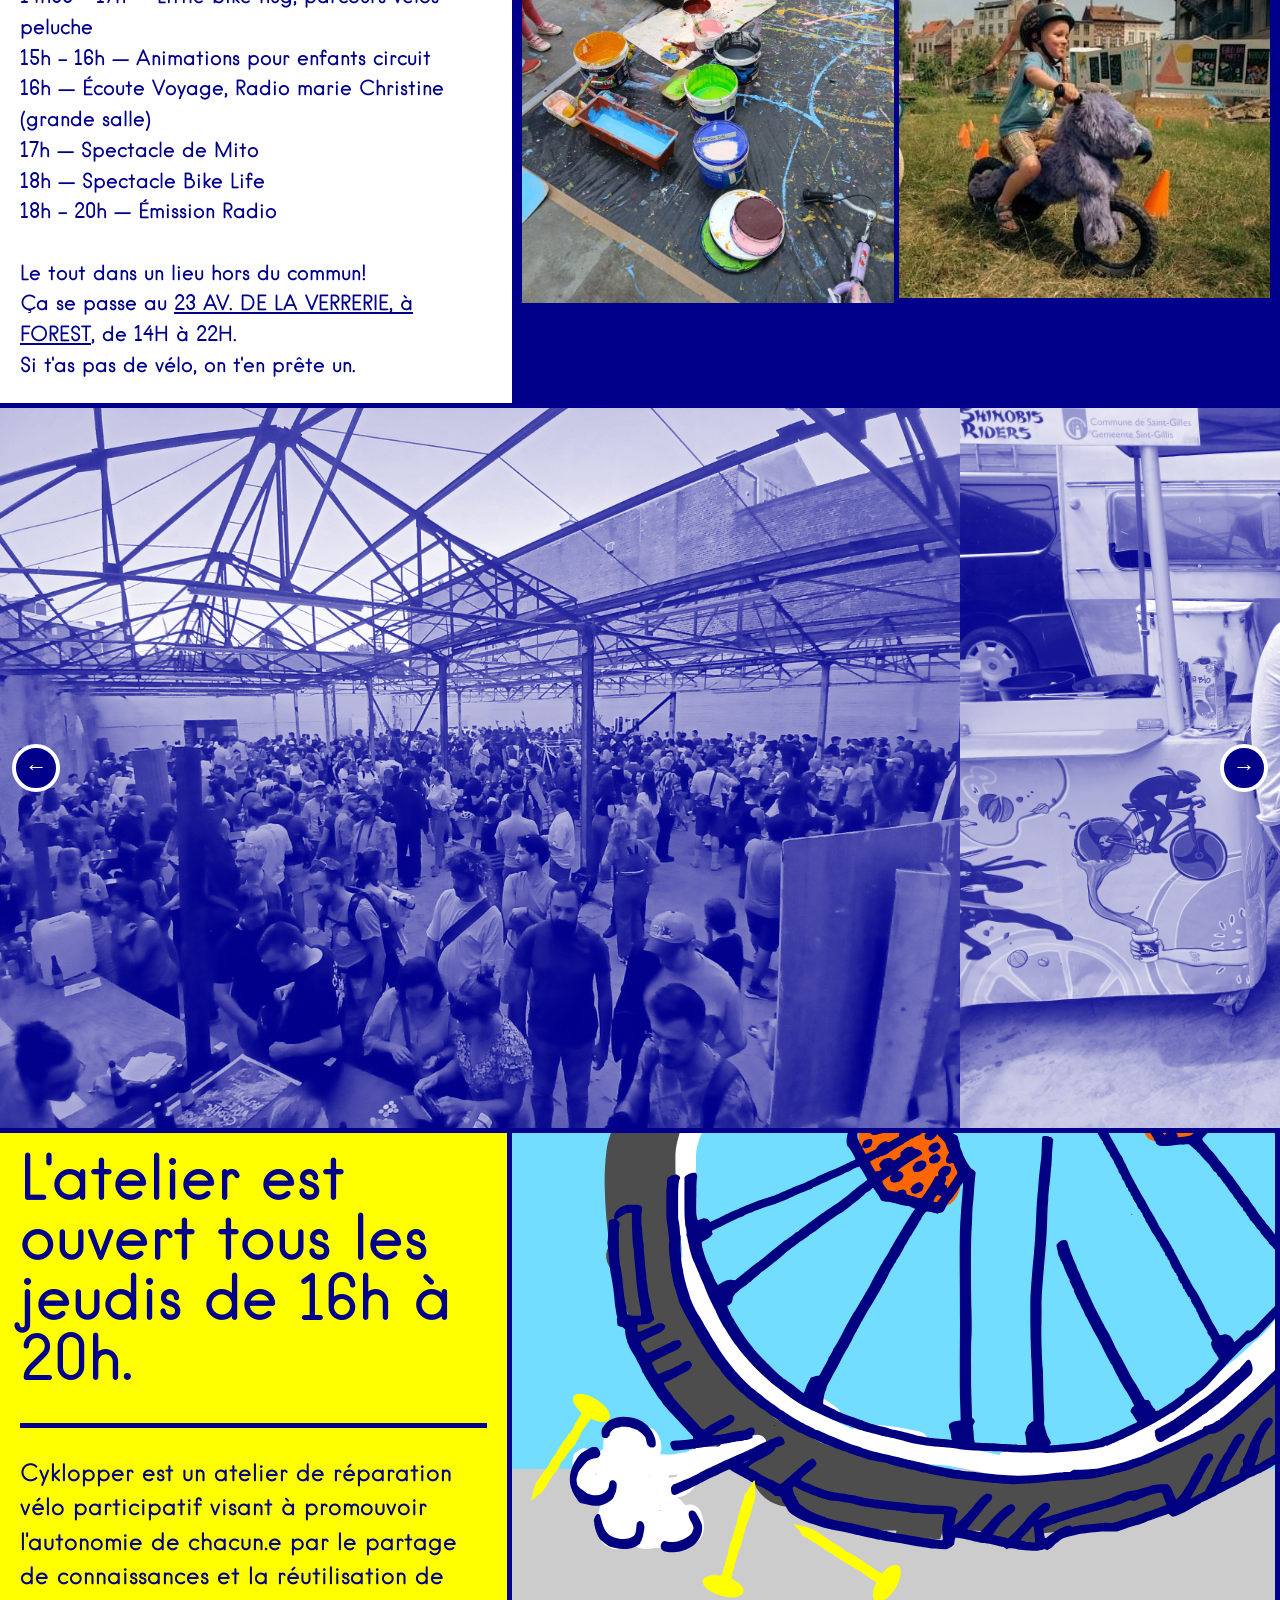
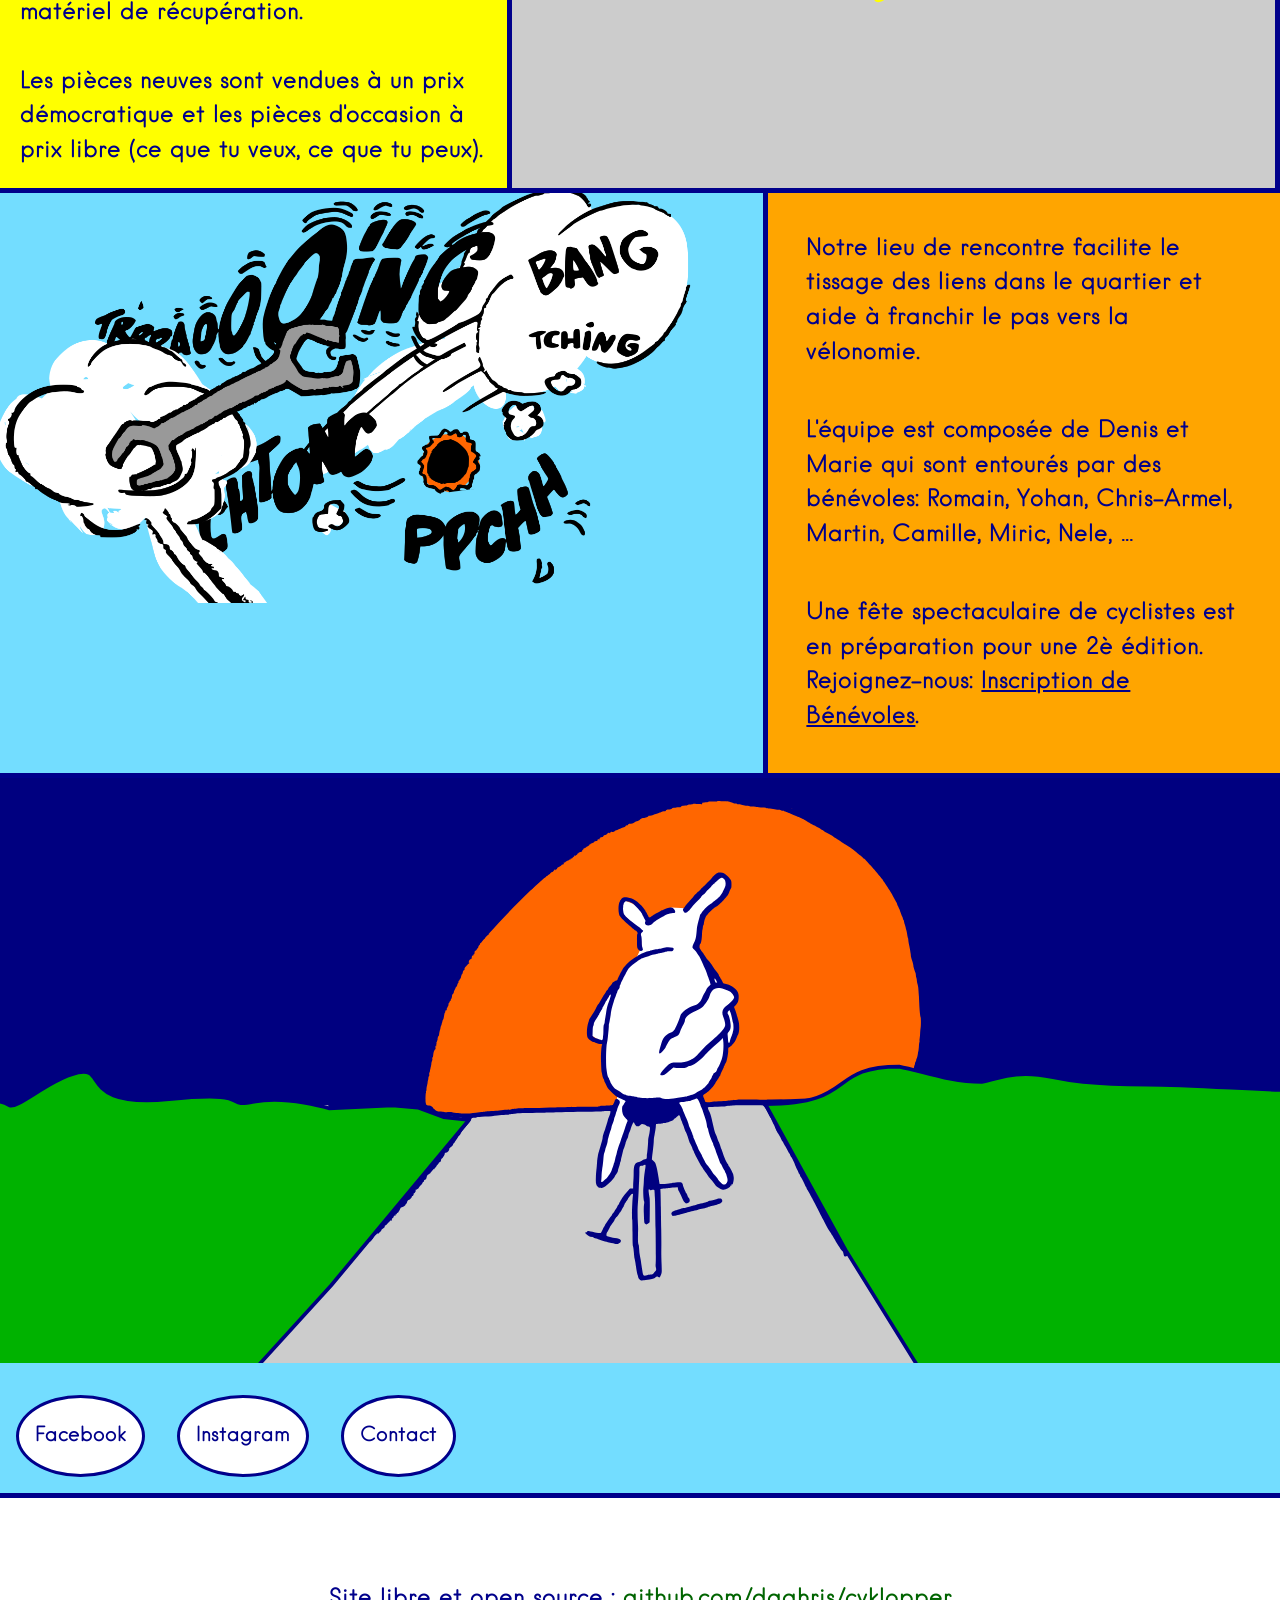
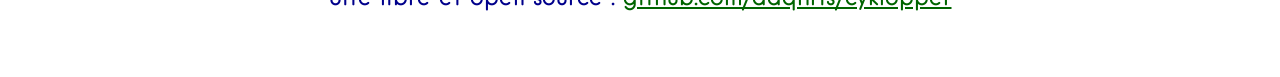
==== commit efcba1c3: "reorder sequence of past festival photos" ====
--- a/index.html
+++ b/index.html
@@ -419,13 +419,13 @@
 					</div>
 			</div>
 			<div class="image spectacle-flow">
+				<img src="images/51058533283860039.jpg" alt="Spectacle vélo 5" />
+				<img src="images/5291058533283860040.jpg" alt="Spectacle vélo 6" />
+				<img src="images/1%201058533283860037.jpg" alt="Spectacle vélo 7" />
 				<img src="images/5891058533283860031.jpg" alt="Spectacle vélo 1" />
 				<img src="images/5891058533283860032.jpg" alt="Spectacle vélo 2" />
 				<img src="images/5891058533283860033.jpg" alt="Spectacle vélo 3" />
 				<img src="images/5891058533283860035.jpg" alt="Spectacle vélo 4" />
-				<img src="images/51058533283860039.jpg" alt="Spectacle vélo 5" />
-				<img src="images/5291058533283860040.jpg" alt="Spectacle vélo 6" />
-				<img src="images/1%201058533283860037.jpg" alt="Spectacle vélo 7" />
 			</div>
 		</section>
 
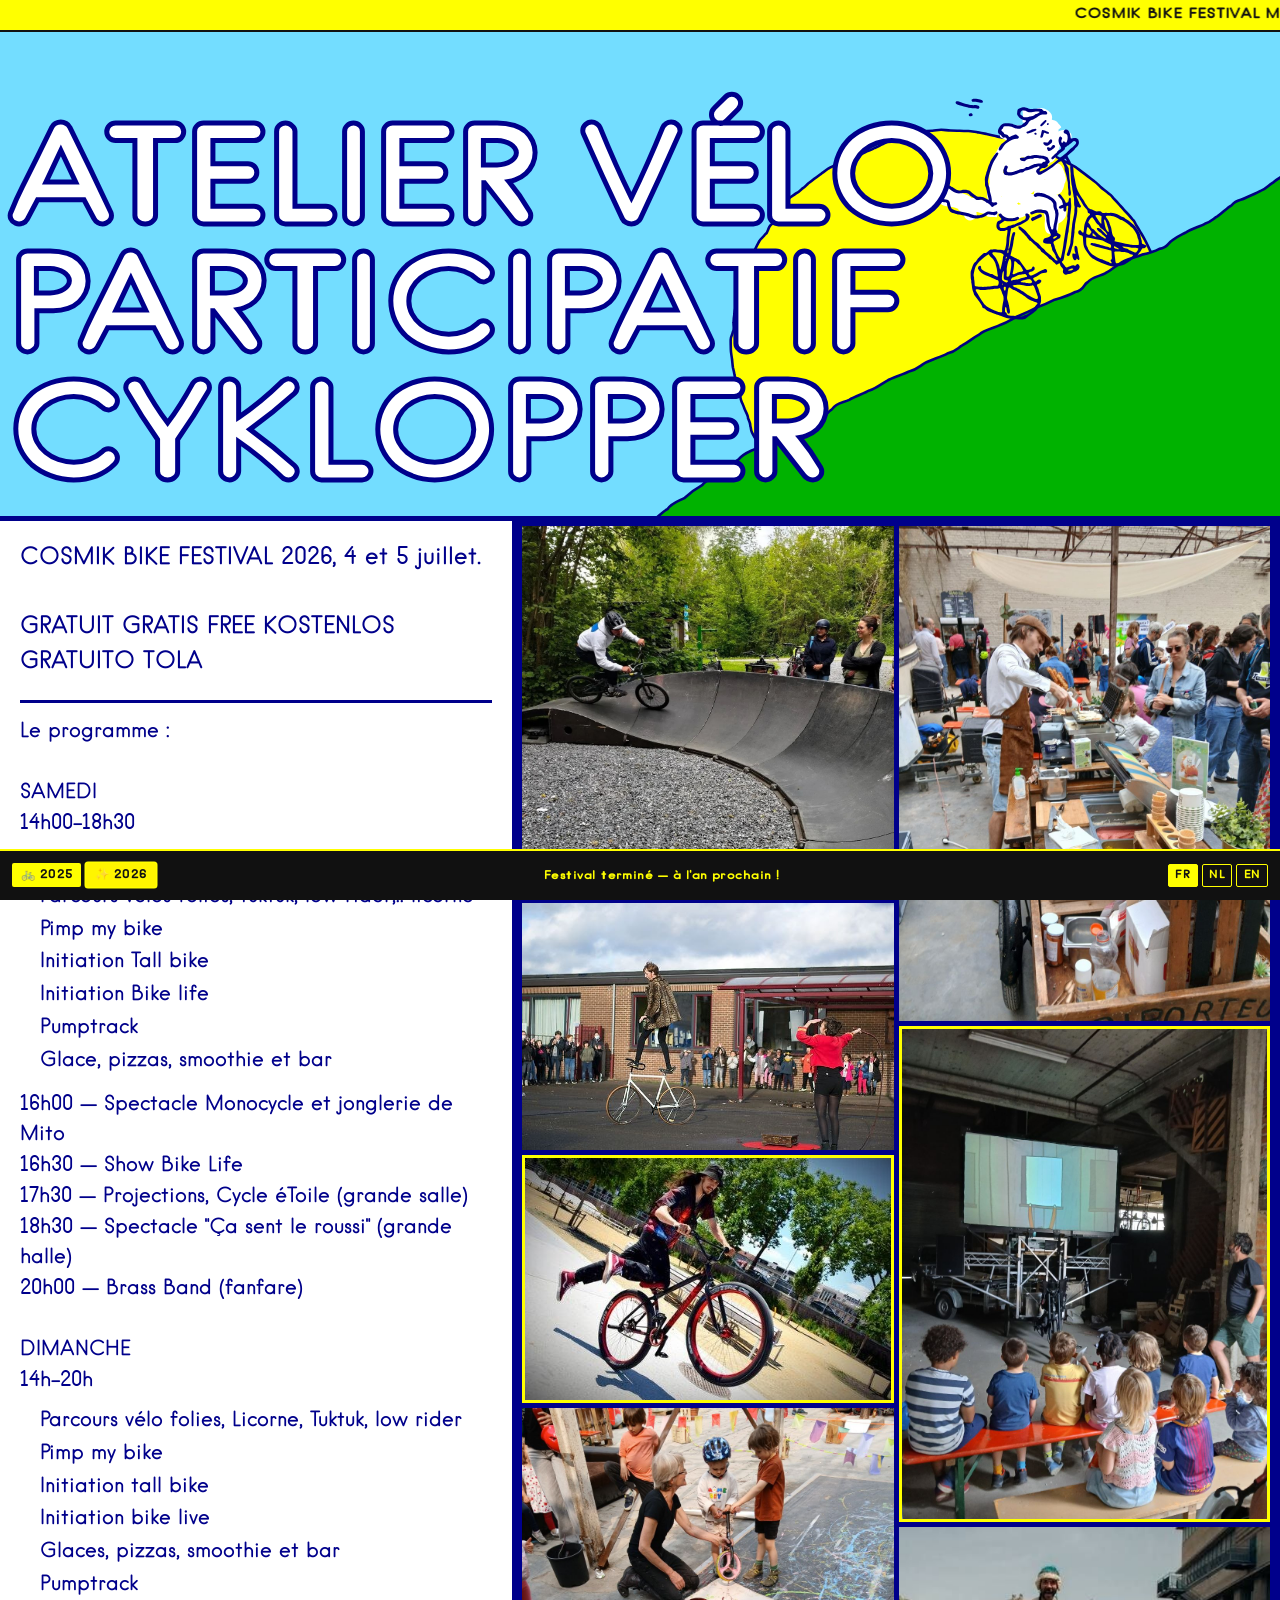
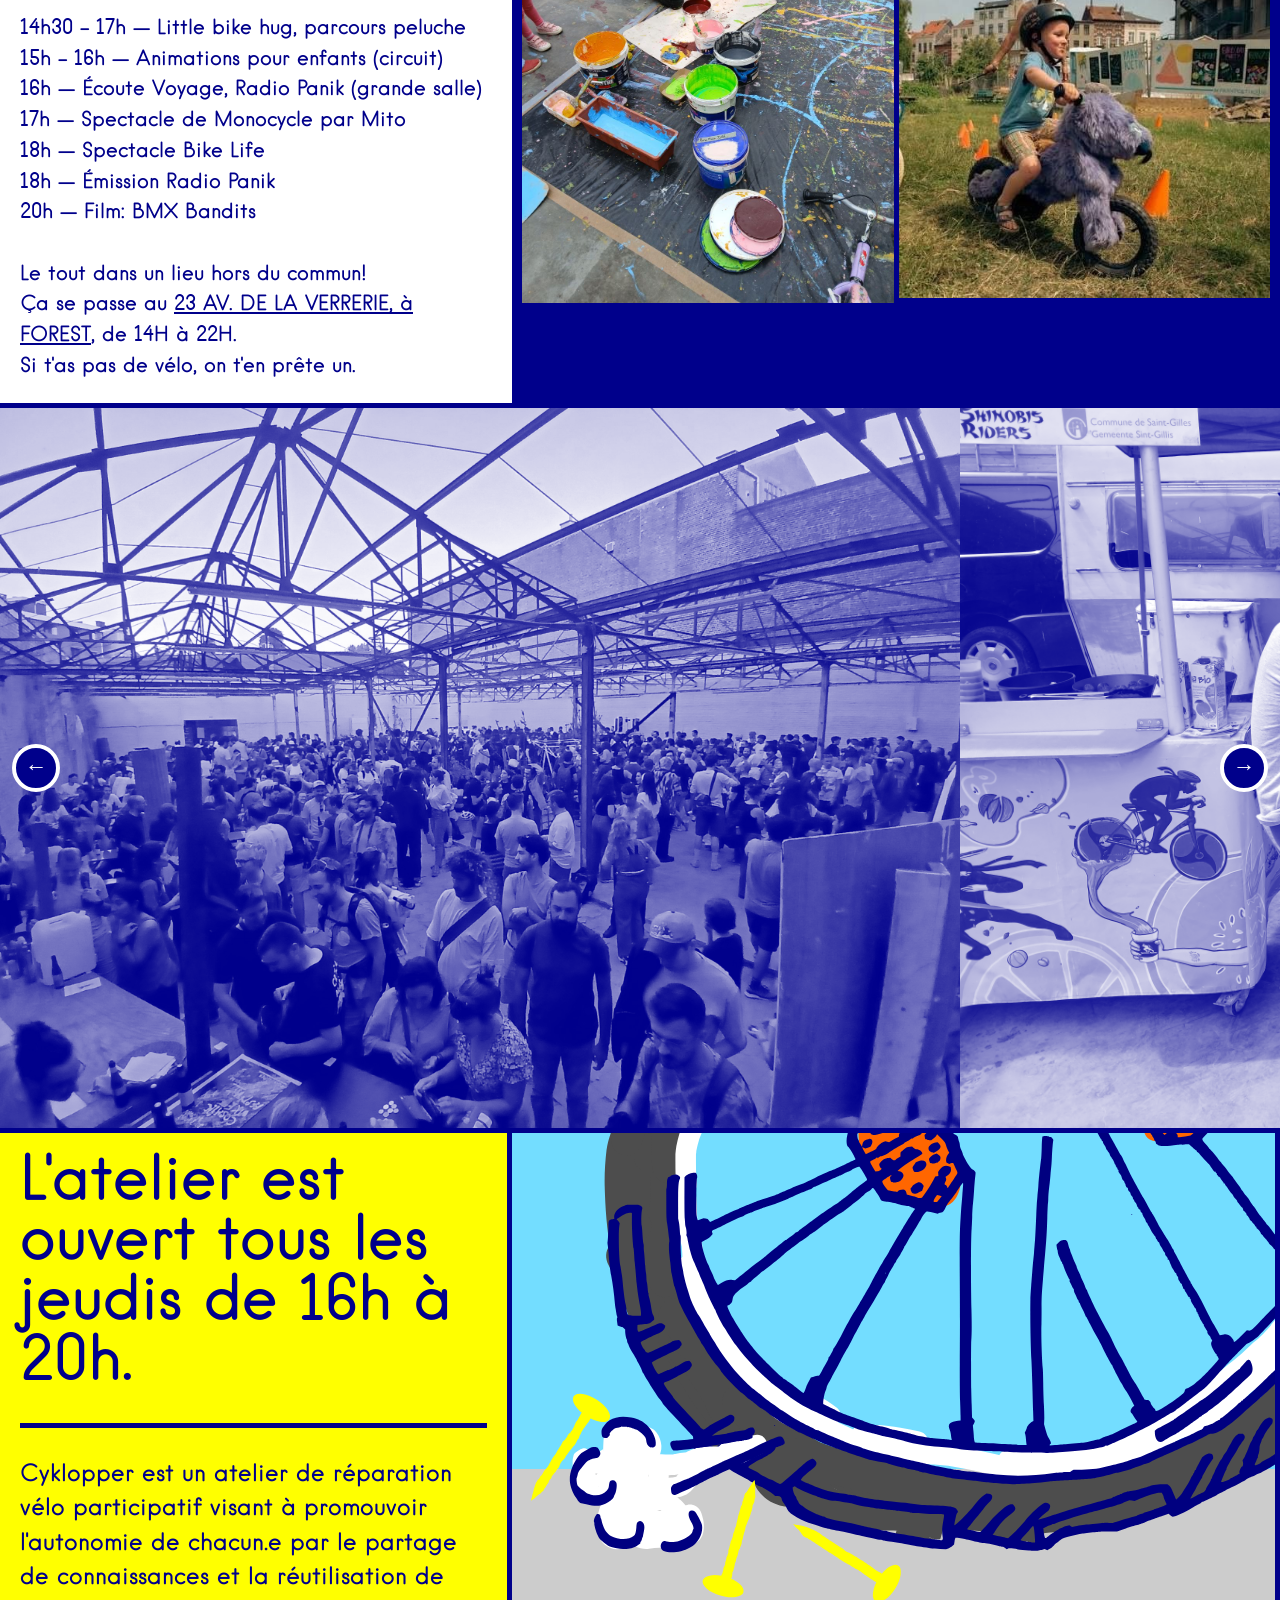
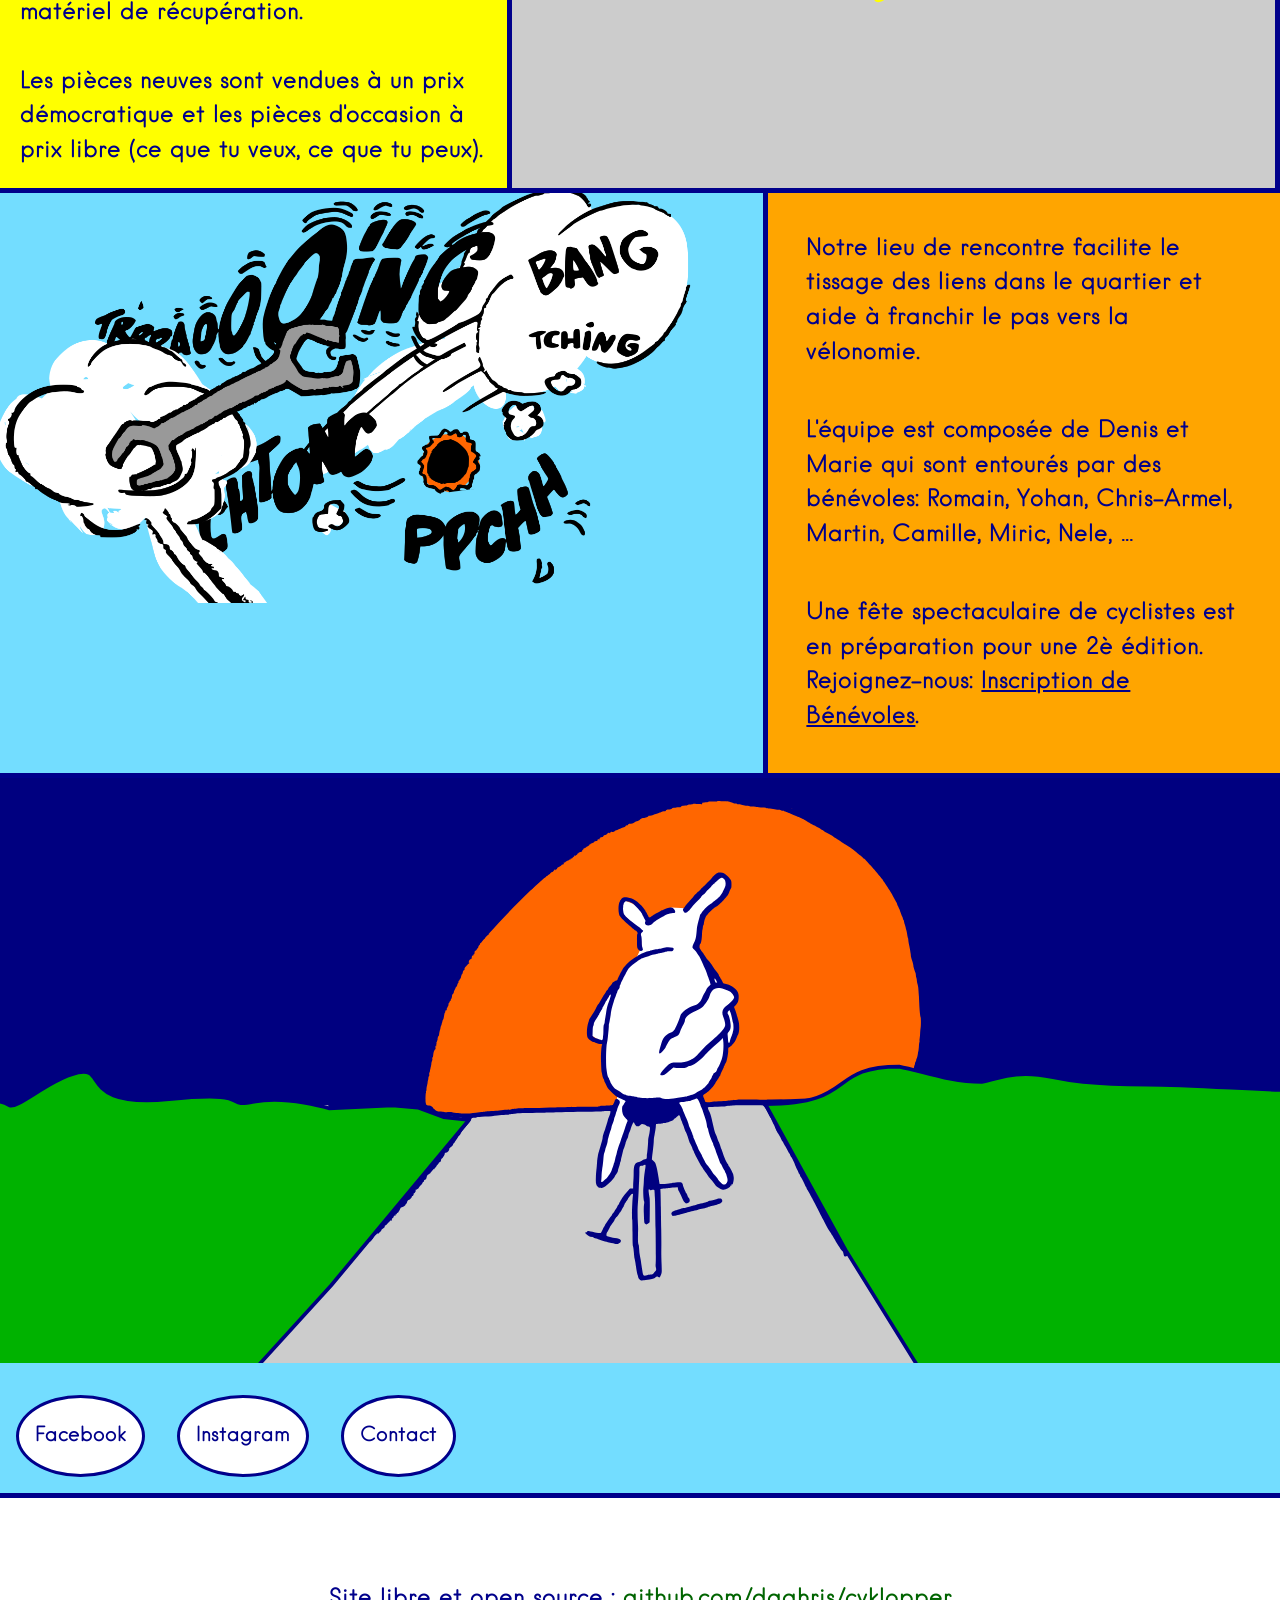
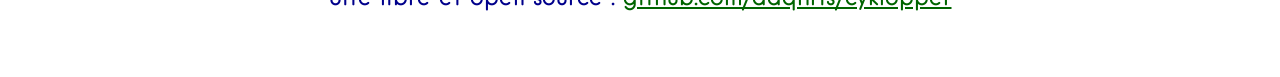
==== commit f036674f: "edit lineup and sitemap" ====
--- a/index.html
+++ b/index.html
@@ -280,9 +280,9 @@
 					<li>Pumptrack</li>
 					<li>Glace, pizzas, smoothie et bar</li>
 					</ul>
-					16h00 — Spectacle Mito Monocycle et jonglerie<br>
-
-					16h30 — Show Bikelife<br>
+					16h00 — Spectacle Monocycle et jonglerie de Mito<br>
+
+					16h30 — Show Bike Life<br>
 
 					17h30 — Projections, Cycle éToile (grande salle)<br>
 
@@ -293,7 +293,7 @@
 					DIMANCHE<br>
 					14h-20h<br> 
 					<ul>
-					<li>Parcours vélo folies, licorne, tuktuk, low rider</li>
+					<li>Parcours vélo folies, Licorne, Tuktuk, low rider</li>
 					<li>Pimp my bike</li>
 					<li>Initiation tall bike</li>
 					<li>Initiation bike live</li>
@@ -301,17 +301,19 @@
 					<li>Pumptrack</li>
 					</ul>
 
-					14h30 - 17h — Little bike hug, parcours vélos peluche<br>
-
-					15h - 16h — Animations pour enfants circuit<br> 
-
-					16h — Écoute Voyage, Radio marie Christine (grande salle)<br>
-
-					17h — Spectacle de Mito<br>
+					14h30 - 17h — Little bike hug, parcours peluche<br>
+
+					15h - 16h — Animations pour enfants (circuit)<br> 
+
+					16h — Écoute Voyage, Radio Panik (grande salle)<br>
+
+					17h — Spectacle de Monocycle par Mito<br>
 
 					18h — Spectacle Bike Life<br>
 
-					18h - 20h — Émission Radio<br><br>
+					18h — Émission Radio Panik<br>
+
+					20h — Film: BMX Bandits<br><br>
 
 					Le tout dans un lieu hors du commun!<br>
 					Ça se passe au <a href="https://maps.app.goo.gl/roxssnGmBLdxTFWe8" target="_blank">23 AV. DE LA VERRERIE, à FOREST</a>, de 14H à 22H.<br>
